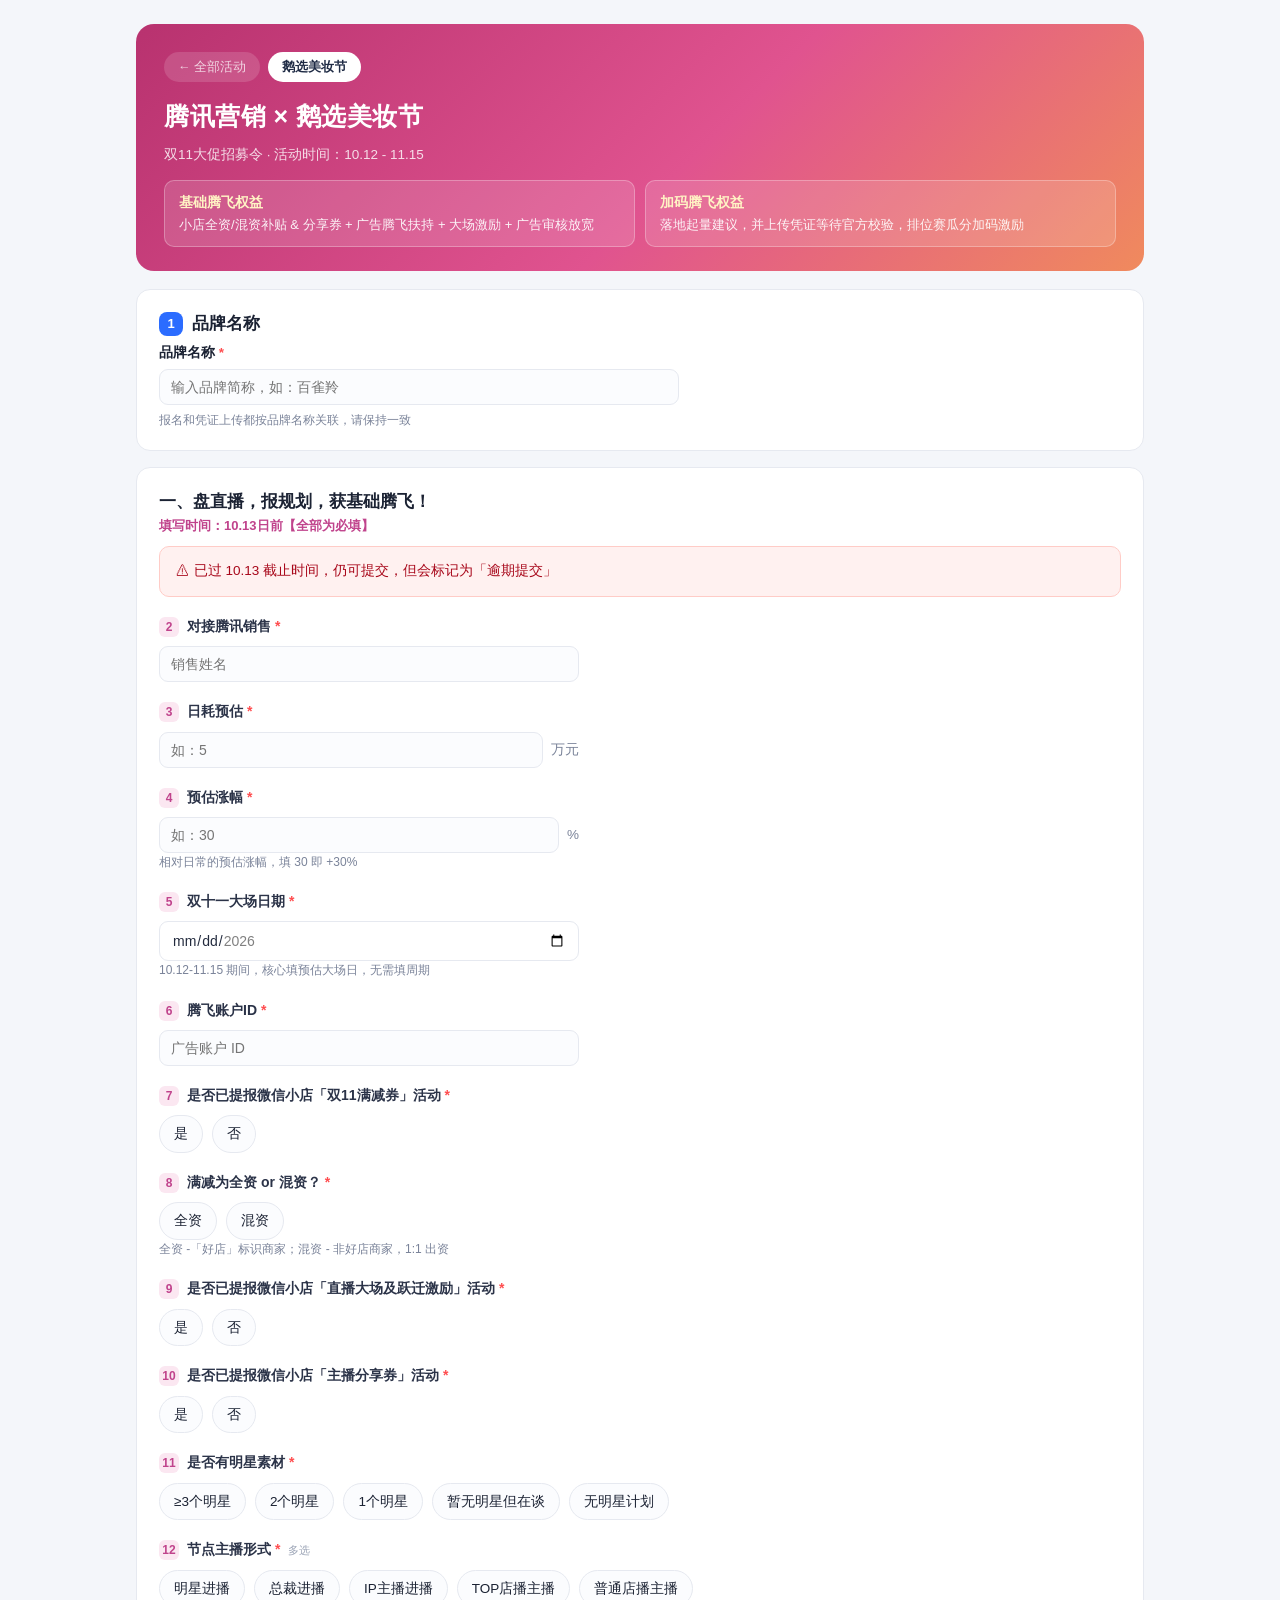
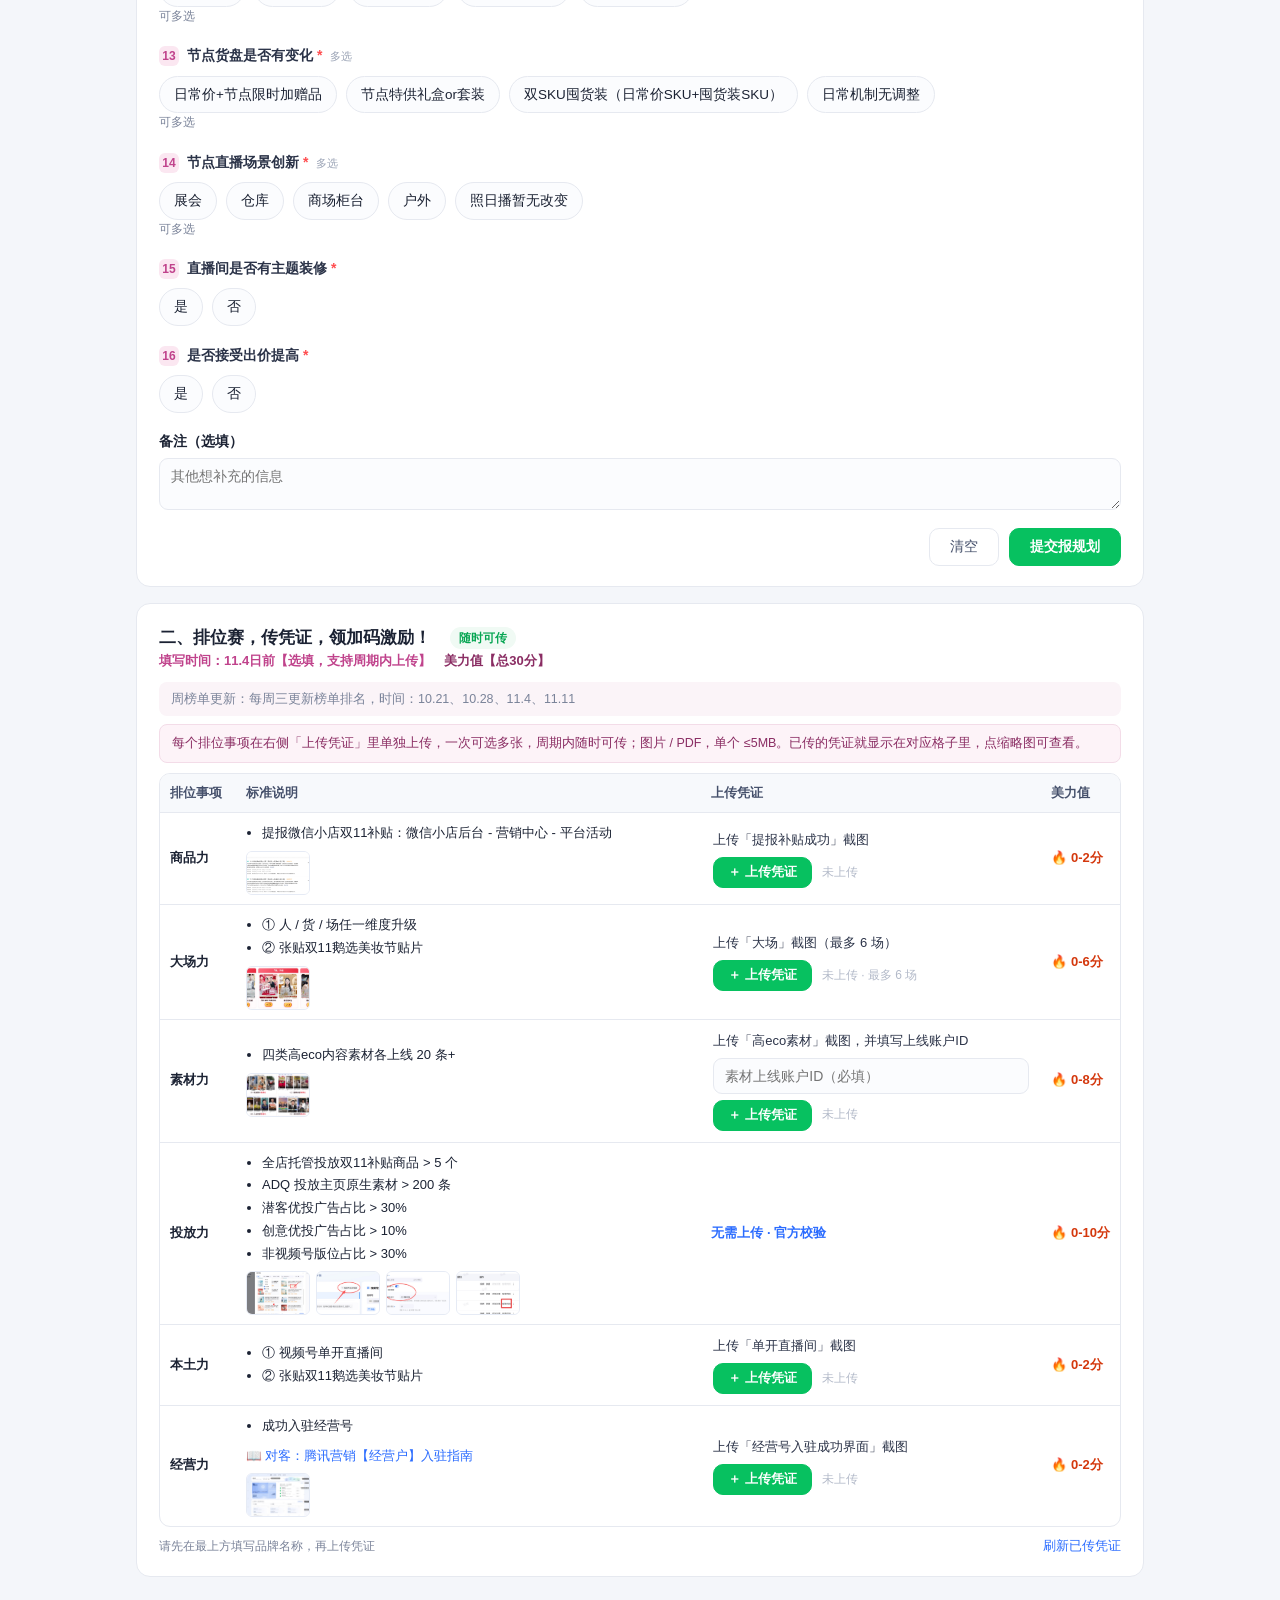
==== docs/exuan.html @ ddb4b1d1 "publish: 货补摸排问卷 2026-10-10 20:45" ====
<!DOCTYPE html>
<html lang="zh-CN">
<head>
<meta charset="UTF-8" />
<meta name="viewport" content="width=device-width, initial-scale=1, viewport-fit=cover" />
<title>腾讯营销 × 鹅选美妆节 · 双11大促招募令</title>
<link rel="stylesheet" href="style.css" />
</head>
<body>
<div class="page">
  <header class="hero act-hero ex-hero">
    <div class="act-nav" id="actNav"></div>
    <h1 id="exTitle">腾讯营销 × 鹅选美妆节</h1>
    <p class="hero-desc" id="exSub"></p>
    <div class="ex-rights" id="exRights"></div>
  </header>

  <main>
    <!-- 品牌名称：上下两部分共用 -->
    <section class="card">
      <h2><span class="idx">1</span>品牌名称</h2>
      <label class="field" style="max-width:520px">
        <span class="label">品牌名称 <span class="req">*</span></span>
        <input id="brand" list="brandList" placeholder="输入品牌简称，如：百雀羚" autocomplete="off" />
        <datalist id="brandList"></datalist>
        <span class="hint" id="brandHint">报名和凭证上传都按品牌名称关联，请保持一致</span>
      </label>
    </section>

    <!-- ════════ 上半部分：报规划（限时） ════════ -->
    <section class="card">
      <h2 class="ex-part"><span id="p1Title"></span></h2>
      <div class="ex-time" id="p1Time"></div>
      <div class="deadline-box light" id="deadlineBox" style="display:none"></div>
      <div id="questionBox"></div>
      <label class="field" style="margin-top:18px">
        <span class="label">备注（选填）</span>
        <textarea id="remark" rows="2" placeholder="其他想补充的信息"></textarea>
      </label>
      <div class="ex-submit-row">
        <span class="hint" id="p1State"></span>
        <div class="btns">
          <button class="btn ghost" id="btnClear">清空</button>
          <button class="btn primary" id="btnSubmit">提交报规划</button>
        </div>
      </div>
    </section>

    <!-- ════════ 下半部分：传凭证（随时） ════════ -->
    <section class="card" id="voucherCard">
      <h2 class="ex-part"><span id="p2Title"></span><span class="tag-anytime">随时可传</span></h2>
      <div class="ex-time" id="p2Time"></div>
      <div class="ex-rank" id="p2Rank"></div>

      <div class="ex-uphint">每个排位事项在右侧「上传凭证」里单独上传，一次可选多张，周期内随时可传；图片 / PDF，单个 ≤5MB。已传的凭证就显示在对应格子里，点缩略图可查看。</div>

      <!-- 排位事项表：每行自带上传入口 -->
      <div class="tbl-wrap" id="rkTable"></div>
      <input type="file" id="vFile" multiple style="display:none" />

      <div class="ex-submit-row" style="margin-top:10px">
        <span class="hint" id="vStatus"></span>
        <button class="link-btn" id="btnMine">刷新已传凭证</button>
      </div>
    </section>
  </main>
</div>

<div class="mask" id="doneMask">
  <div class="done">
    <div class="done-icon">✓</div>
    <h3 id="doneTitle">提交成功！</h3>
    <p id="doneId"></p>
    <div class="btns" id="doneBtns"></div>
  </div>
</div>

<div class="mask" id="imgMask">
  <img id="imgBig" alt="" />
</div>

<script src="config.js"></script>
<script src="exuan-config.js"></script>
<script src="products-data.js"></script>
<script src="schema.js"></script>
<script src="gh.js"></script>
<script src="exuan.js"></script>
</body>
</html>
---- docs/style.css ----
:root {
  --brand: #07c160;
  --brand-dark: #06a552;
  --blue: #2b6cff;
  --bg: #f4f6fa;
  --card: #fff;
  --line: #e6e9f0;
  --text: #1b2233;
  --muted: #7a8399;
  --radius: 14px;
}
* { box-sizing: border-box; }
html, body { margin: 0; padding: 0; }
body {
  background: var(--bg);
  color: var(--text);
  font: 15px/1.6 -apple-system, BlinkMacSystemFont, "PingFang SC", "Microsoft YaHei", "Helvetica Neue", Arial, sans-serif;
  padding-bottom: 96px;
}
.page { max-width: 1040px; margin: 0 auto; padding: 24px 16px 0; }

/* hero */
.hero {
  background: linear-gradient(135deg, #1f2b45 0%, #2b4a7d 60%, #1c6b4a 100%);
  color: #fff; border-radius: 18px; padding: 28px 28px 24px; margin-bottom: 18px;
}
.hero-tag {
  display: inline-block; font-size: 12px; letter-spacing: .5px;
  background: rgba(255,255,255,.16); padding: 4px 10px; border-radius: 999px; margin-bottom: 10px;
}
.hero h1 { margin: 0 0 8px; font-size: 25px; letter-spacing: .5px; }
.hero-desc { margin: 0; font-size: 13.5px; color: rgba(255,255,255,.82); max-width: 760px; }
.hero-desc strong { color: #ffd479; }

/* card */
.card {
  background: var(--card); border: 1px solid var(--line); border-radius: var(--radius);
  padding: 20px 22px; margin-bottom: 16px;
}
.card h2 { margin: 0 0 4px; font-size: 17px; display: flex; align-items: center; gap: 9px; }
.card h2 .idx {
  width: 24px; height: 24px; border-radius: 8px; background: var(--blue); color: #fff;
  font-size: 13px; display: inline-flex; align-items: center; justify-content: center; flex: none;
}
.card h2 .tag {
  font-size: 12px; font-weight: 400; color: var(--muted);
  border: 1px solid var(--line); border-radius: 6px; padding: 1px 7px;
}
.sub { margin: 4px 0 14px; font-size: 13px; color: var(--muted); }
.req { color: #ff4d4f; }

/* fields */
.grid2 { display: grid; grid-template-columns: repeat(auto-fit, minmax(280px, 1fr)); gap: 14px; }
.field { display: flex; flex-direction: column; gap: 6px; }
.label { font-size: 13.5px; font-weight: 600; }
.hint { font-size: 12px; color: var(--muted); }
input[type="text"], input:not([type]), input[type="number"], textarea, select {
  width: 100%; padding: 9px 11px; border: 1px solid var(--line); border-radius: 9px;
  font-size: 14px; font-family: inherit; background: #fbfcfe; color: var(--text); outline: none;
}
input:focus, textarea:focus, select:focus { border-color: var(--blue); background: #fff; box-shadow: 0 0 0 3px rgba(43,108,255,.1); }
textarea { resize: vertical; }

/* question */
.q { padding: 16px 0; border-top: 1px dashed var(--line); }
.q:first-of-type { border-top: none; }
.q-title { font-size: 14.5px; font-weight: 650; margin-bottom: 10px; }
.q-title .n { color: var(--blue); margin-right: 6px; }
.q-desc { font-size: 12.5px; color: var(--muted); margin: -6px 0 10px; }
.nest { margin: 10px 0 0 14px; padding: 12px 14px; border-left: 3px solid #dbe4ff; background: #f7f9ff; border-radius: 0 10px 10px 0; }
.nest .q-title { font-size: 13.5px; }

/* chips / options */
.chips { display: flex; flex-wrap: wrap; gap: 9px; }
.chip {
  display: inline-flex; align-items: center; gap: 7px; cursor: pointer; user-select: none;
  padding: 7px 14px; border: 1px solid var(--line); border-radius: 999px; background: #fbfcfe;
  font-size: 13.5px; transition: .15s;
}
.chip:hover { border-color: #b9c6e8; }
.chip input { display: none; }
.chip.on { background: rgba(43,108,255,.08); border-color: var(--blue); color: var(--blue); font-weight: 600; }
.chip.on.green { background: rgba(7,193,96,.1); border-color: var(--brand); color: var(--brand-dark); }

/* product table */
.tbl-wrap { overflow-x: auto; margin-top: 6px; border: 1px solid var(--line); border-radius: 11px; }
table.tbl { width: 100%; border-collapse: collapse; font-size: 13px; min-width: 880px; }
table.tbl th, table.tbl td { padding: 9px 10px; border-bottom: 1px solid var(--line); text-align: left; vertical-align: middle; }
table.tbl th { background: #f7f9fc; font-weight: 650; color: #45506b; white-space: nowrap; font-size: 12.5px; }
table.tbl tr:last-child td { border-bottom: none; }
table.tbl td.name { min-width: 300px; }
table.tbl td.name input { font-size: 12.5px; }
table.tbl .num { width: 118px; }
table.tbl .metric { color: var(--muted); white-space: nowrap; font-variant-numeric: tabular-nums; }
.rank { display: inline-block; width: 20px; height: 20px; line-height: 20px; text-align: center; border-radius: 6px; background: #eef2fb; color: #45506b; font-size: 12px; }
.rank.top { background: #fff2d8; color: #a76b00; }
.row-del { border: none; background: none; color: #c0c6d4; cursor: pointer; font-size: 16px; padding: 0 4px; }
.row-del:hover { color: #ff4d4f; }
.tbl-actions { display: flex; gap: 10px; margin-top: 10px; flex-wrap: wrap; align-items: center; }
.link-btn { background: none; border: none; color: var(--blue); cursor: pointer; font-size: 13px; padding: 0; }
.link-btn:hover { text-decoration: underline; }
.empty-tip { font-size: 13px; color: var(--muted); background: #fff8e6; border: 1px solid #ffe3a3; padding: 10px 12px; border-radius: 9px; }

/* activity card head */
.act-card { border-top: 3px solid var(--blue); }
.act-head { display: flex; justify-content: space-between; align-items: center; gap: 12px; flex-wrap: wrap; }
.copy-sel { font-size: 12.5px; color: var(--muted); display: flex; align-items: center; gap: 6px; }
.copy-sel select { width: auto; padding: 5px 8px; font-size: 12.5px; }

/* footer */
.actions {
  position: fixed; left: 0; right: 0; bottom: 0; background: rgba(255,255,255,.94);
  backdrop-filter: blur(8px); border-top: 1px solid var(--line); padding: 12px 16px;
  display: flex; justify-content: space-between; align-items: center; gap: 12px; z-index: 20;
}
.actions .save-tip { font-size: 12.5px; color: var(--muted); }
.btns { display: flex; gap: 10px; }
.btn { padding: 9px 20px; border-radius: 10px; font-size: 14px; cursor: pointer; border: 1px solid var(--line); background: #fff; transition: .15s; }
.btn:hover { transform: translateY(-1px); }
.btn.primary { background: var(--brand); border-color: var(--brand); color: #fff; font-weight: 600; }
.btn.primary:hover { background: var(--brand-dark); }
.btn.ghost { color: #45506b; }

/* mask */
.mask { position: fixed; inset: 0; background: rgba(16,22,38,.5); display: none; align-items: center; justify-content: center; z-index: 50; padding: 20px; }
.mask.show { display: flex; }
.done { background: #fff; border-radius: 16px; padding: 32px 34px; text-align: center; max-width: 420px; }
.done-icon { width: 54px; height: 54px; margin: 0 auto 14px; border-radius: 50%; background: var(--brand); color: #fff; font-size: 28px; line-height: 54px; }
.done h3 { margin: 0 0 6px; }
.done p { color: var(--muted); font-size: 13px; margin: 0 0 18px; }
.done .btns { justify-content: center; }

/* admin */
.admin-bar { display: flex; gap: 10px; align-items: center; flex-wrap: wrap; margin-bottom: 14px; }
.stat-grid { display: grid; grid-template-columns: repeat(auto-fit, minmax(150px, 1fr)); gap: 12px; margin-bottom: 16px; }
.stat { background: #fff; border: 1px solid var(--line); border-radius: 12px; padding: 14px 16px; }
.stat .v { font-size: 24px; font-weight: 700; }
.stat .k { font-size: 12.5px; color: var(--muted); }
.badge { display: inline-block; padding: 1px 8px; border-radius: 999px; font-size: 12px; background: #eef2fb; color: #45506b; }

@media (max-width: 640px) {
  .hero { padding: 22px 18px; }
  .hero h1 { font-size: 20px; }
  .card { padding: 16px 14px; }
  .actions { flex-direction: column; align-items: stretch; }
  .actions .btns { justify-content: space-between; }
  .btn { flex: 1; padding: 10px 8px; }
}

/* ---- 追加：提示状态 & 汇总页拖拽区 ---- */
.hint.ok { color: #06a552; }
.hint.warn { color: #c47f00; }
.hint b { color: inherit; }

.drop {
  border: 2px dashed #c8d3ea; border-radius: 14px; background: #fbfcfe;
  padding: 34px 20px; text-align: center; transition: .15s; color: #45506b;
}
.drop.over { border-color: var(--blue); background: rgba(43,108,255,.06); }
.drop-icon {
  width: 44px; height: 44px; line-height: 44px; border-radius: 50%;
  background: #eef2fb; color: var(--blue); font-size: 20px; margin: 0 auto 10px;
}
code {
  background: rgba(255,255,255,.16); padding: 1px 6px; border-radius: 5px;
  font-size: 12.5px; font-family: ui-monospace, Menlo, Consolas, monospace;
}
.card code { background: #eef2fb; color: #45506b; }

/* ---- 追加 v3：活动大卡片选择 / 入口图 / 分节标题 ---- */
.chips.big { gap: 12px; }
.chip.act {
  align-items: flex-start; padding: 13px 18px; border-radius: 12px; min-width: 216px;
}
.chip.act span { display: flex; flex-direction: column; gap: 3px; line-height: 1.35; }
.chip.act b { font-size: 14.5px; font-weight: 650; }
.chip.act em {
  font-style: normal; font-size: 12px; color: var(--muted); font-weight: 400;
}
.chip.act.on em { color: #4a72c8; }
.chip.none { border-style: dashed; color: var(--muted); }
.chip.none.on {
  background: rgba(255,77,79,.07); border-color: #ffa39e; color: #c4302b;
  font-weight: 600; border-style: solid;
}

.section-title {
  font-size: 13px; font-weight: 650; color: var(--muted); letter-spacing: .5px;
  margin: 22px 2px 10px; display: flex; align-items: center; gap: 10px;
}
.section-title::after {
  content: ''; flex: 1; height: 1px; background: var(--line);
}

.entry-box {
  margin: 4px 0 6px; padding: 12px 14px; background: #f7f9ff;
  border: 1px solid #dbe4ff; border-radius: 10px;
}
.entry-head { font-size: 12.5px; color: #45506b; font-weight: 600; margin-bottom: 8px; }
.entry-img {
  max-width: 100%; max-height: 260px; border-radius: 8px; cursor: zoom-in;
  border: 1px solid var(--line); background: #fff; display: block;
}

/* ---- Excel 数据预览 ---- */
.xls-tabs { display: flex; gap: 8px; margin-bottom: 10px; flex-wrap: wrap; }
.xls-tab {
  border: 1px solid var(--line); background: #fbfcfe; border-radius: 9px 9px 0 0;
  padding: 8px 16px; font-size: 13.5px; cursor: pointer; color: #45506b;
  border-bottom-color: transparent; font-family: inherit;
}
.xls-tab:hover { background: #f2f5fb; }
.xls-tab.on { background: #fff; border-color: var(--blue); color: var(--blue); font-weight: 650; }
.xls-tab span {
  display: inline-block; margin-left: 6px; padding: 0 6px; border-radius: 999px;
  background: #eef2fb; font-size: 11.5px; color: #45506b; font-weight: 400;
}
.xls-tab.on span { background: rgba(43,108,255,.12); color: var(--blue); }

.xls-meta { font-size: 12.5px; color: var(--muted); margin-bottom: 8px; }
.xls-wrap {
  overflow: auto; max-height: 560px; border: 1px solid var(--line);
  border-radius: 10px; background: #fff;
}
table.xls { border-collapse: separate; border-spacing: 0; font-size: 12.5px; white-space: nowrap; }
table.xls th, table.xls td {
  border-right: 1px solid #edf0f6; border-bottom: 1px solid #edf0f6;
  padding: 6px 10px; text-align: left; max-width: 340px;
  overflow: hidden; text-overflow: ellipsis;
}
table.xls thead th { position: sticky; z-index: 3; background: #f7f9fc; }
table.xls thead tr.xls-collabel th {
  top: 0; height: 22px; font-size: 11px; color: #9aa3b5; font-weight: 400;
  text-align: center; background: #eef1f7;
}
table.xls thead tr.xls-head th {
  top: 22px; font-weight: 650; color: #2b3a5c; background: #f7f9fc;
  border-bottom: 2px solid #d8e0ef;
}
table.xls td.xls-rownum, table.xls th.xls-rownum {
  position: sticky; left: 0; z-index: 2; background: #f7f9fc; color: #9aa3b5;
  text-align: center; font-size: 11px; min-width: 40px; font-weight: 400;
}
table.xls thead th.xls-rownum { z-index: 4; }
table.xls tbody tr:hover td { background: #f6f9ff; }
table.xls tbody tr:hover td.xls-rownum { background: #eaf0fb; }
table.xls td.num { text-align: right; font-variant-numeric: tabular-nums; color: #1a4d8f; }
table.xls td.empty { background: #fcfcfd; }

/* ---- 提交前确认（品牌方视角摘要） ---- */
.sm-ok {
  background: rgba(7,193,96,.08); border: 1px solid #a8e6c4; color: #06a552;
  padding: 10px 14px; border-radius: 9px; font-size: 13.5px; font-weight: 600; margin-bottom: 14px;
}
.sm-miss {
  background: #fff8e6; border: 1px solid #ffe3a3; color: #a76b00;
  padding: 12px 14px; border-radius: 9px; font-size: 13px; margin-bottom: 14px;
}
.sm-miss ul { margin: 6px 0 0; padding-left: 20px; }
.sm-miss li { margin: 2px 0; }

.sm-block {
  border: 1px solid var(--line); border-radius: 10px; padding: 12px 14px;
  margin-bottom: 10px; background: #fbfcfe;
}
.sm-title {
  font-size: 13.5px; font-weight: 650; color: var(--blue);
  padding-bottom: 8px; margin-bottom: 6px; border-bottom: 1px dashed var(--line);
}
.sm-row {
  display: flex; gap: 12px; padding: 4px 0; font-size: 13.5px; align-items: baseline;
}
.sm-k { flex: none; width: 132px; color: var(--muted); font-size: 12.5px; }
.sm-v { flex: 1; word-break: break-word; }

.sm-prods { margin: 8px 0 2px; display: flex; flex-direction: column; gap: 6px; }
.sm-prod {
  background: #fff; border: 1px solid var(--line); border-radius: 8px;
  padding: 8px 11px; font-size: 12.5px; display: flex; flex-direction: column; gap: 3px;
}
.sm-prod b { font-weight: 600; line-height: 1.4; }
.sm-prod span { color: #1a4d8f; font-variant-numeric: tabular-nums; }
.sm-prod i { color: #c47f00; font-style: normal; }

@media (max-width: 640px) {
  .sm-row { flex-direction: column; gap: 2px; }
  .sm-k { width: auto; }
}

/* ================= v4：单活动页 ================= */
:root { --act: #2b6cff; }
.page.narrow { max-width: 760px; }

/* 活动页头部 */
.hero.act-hero {
  background: linear-gradient(135deg, #1f2b45 0%, #2b3f66 55%, var(--act) 130%);
}
.act-nav { display: flex; gap: 8px; margin-bottom: 14px; flex-wrap: wrap; }
.act-tab {
  font-size: 12.5px; padding: 5px 14px; border-radius: 999px; text-decoration: none;
  background: rgba(255,255,255,.14); color: rgba(255,255,255,.75); transition: .15s;
}
.act-tab:hover { background: rgba(255,255,255,.24); color: #fff; }
.act-tab.on { background: #fff; color: #1f2b45; font-weight: 650; }

/* 入口首页 */
.entry-grid { display: grid; grid-template-columns: repeat(auto-fit, minmax(240px, 1fr)); gap: 14px; }
.entry-card {
  display: block; text-decoration: none; background: #fff; border: 1px solid var(--line);
  border-top: 3px solid var(--act); border-radius: 14px; padding: 22px 22px 18px;
  transition: .18s; color: var(--text);
}
.entry-card:hover { transform: translateY(-3px); box-shadow: 0 8px 24px rgba(31,43,69,.1); border-color: var(--act); }
.entry-name { font-size: 19px; font-weight: 700; margin-bottom: 6px; }
.entry-desc { font-size: 13px; color: var(--muted); min-height: 38px; }
.entry-go { margin-top: 10px; font-size: 13.5px; color: var(--act); font-weight: 600; }

.guide { margin: 0; padding-left: 22px; font-size: 13.5px; line-height: 2; color: #45506b; }
.guide b { color: var(--text); }
.guide-sub { font-size: 12.5px; color: var(--muted); line-height: 1.8; }

.card h2 .idx { background: var(--act); }
.chips.sm { gap: 7px; }
.chips.sm .chip { padding: 6px 13px; font-size: 13px; }
.chip.on { background: color-mix(in srgb, var(--act) 8%, white); border-color: var(--act); color: var(--act); }
.divider { height: 1px; background: var(--line); margin: 16px 0; }
.q-title.sm { font-size: 13px; margin-bottom: 8px; }

/* 商品卡片 */
.pbar { height: 5px; background: #eef1f7; border-radius: 999px; overflow: hidden; margin-bottom: 6px; }
.pbar-in { height: 100%; background: var(--act); border-radius: 999px; transition: width .3s; }
.pbar-tip { font-size: 12.5px; color: var(--muted); margin-bottom: 14px; }

.pcard {
  border: 1px solid var(--line); border-radius: 12px; margin-bottom: 12px;
  background: #fff; overflow: hidden; transition: .15s;
}
.pcard.filled { border-color: #c3d4f5; box-shadow: 0 1px 4px rgba(43,108,255,.06); }
.pcard-head {
  display: flex; align-items: center; gap: 10px; padding: 11px 13px;
  background: #f8fafd; border-bottom: 1px solid var(--line);
}
.pidx {
  flex: none; width: 22px; height: 22px; line-height: 22px; text-align: center;
  border-radius: 6px; background: #e6eaf3; color: #56637d; font-size: 12px; font-weight: 600;
}
.pidx.done { background: var(--act); color: #fff; }
.pname {
  flex: 1; border: none; background: transparent; font-size: 13.5px; font-weight: 600;
  padding: 4px 6px; border-radius: 6px; color: var(--text);
}
.pname:hover { background: #fff; }
.pname:focus { background: #fff; box-shadow: 0 0 0 2px rgba(43,108,255,.14); }
.pcard-body { padding: 13px; }
.pnest {
  margin-top: 12px; padding: 12px 13px; background: #f8fafd;
  border-radius: 9px; border: 1px solid #eaeff7;
}
.price-row {
  display: grid; grid-template-columns: repeat(auto-fit, minmax(150px, 1fr));
  gap: 10px; margin-top: 10px;
}
.price-row .label { font-size: 12.5px; }
.calc {
  margin-top: 10px; font-size: 12.5px; color: #06a552;
  background: rgba(7,193,96,.08); padding: 6px 11px; border-radius: 7px; display: inline-block;
}
.calc b { font-variant-numeric: tabular-nums; }
.stat .v.ok { color: #06a552; }
.stat .v.warn { color: #d4741a; }
.badge.ok { background: rgba(7,193,96,.12); color: #06a552; }
.badge.warn { background: rgba(212,116,26,.14); color: #b35f10; }

/* 按补贴类型区分的价格块 */
.pblock {
  margin-top: 12px; padding: 12px 13px 10px; background: #fff;
  border: 1px solid #e3e9f4; border-radius: 9px; position: relative;
}
.pblock + .pblock { margin-top: 10px; }
.pblock-tag {
  display: inline-block; font-size: 12px; font-weight: 650; color: var(--act);
  background: color-mix(in srgb, var(--act) 9%, white);
  border: 1px solid color-mix(in srgb, var(--act) 30%, white);
  padding: 2px 10px; border-radius: 999px; margin-bottom: 4px;
}
.tip-inline {
  margin-top: 12px; font-size: 12.5px; color: #a76b00;
  background: #fff8e6; border: 1px solid #ffe3a3; padding: 8px 12px; border-radius: 8px;
}
.sm-prod em {
  font-style: normal; font-size: 11.5px; color: var(--act); font-weight: 600;
  background: rgba(43,108,255,.08); padding: 1px 6px; border-radius: 4px; margin-right: 4px;
}
/* 让 chip 点击区域覆盖整块，避免误以为点不动 */
.chip { position: relative; -webkit-tap-highlight-color: transparent; }
.chip input {
  display: block; position: absolute; inset: 0; width: 100%; height: 100%;
  opacity: 0; cursor: pointer; margin: 0; appearance: none; -webkit-appearance: none;
}

/* 审核进度分区 */
.sub-sec {
  margin-top: 14px; padding-top: 13px; border-top: 1px dashed #d8e0ef;
}
.pnest2 {
  margin-top: 10px; padding: 11px 12px; background: #fff;
  border: 1px solid #e3e9f4; border-radius: 8px;
}
.sm-prod .au {
  color: #56637d; font-size: 11.5px; display: inline-block; margin-top: 2px;
}

/* 无需填价格的补贴类型（如大场/跃迁激励） */
.pblock.no-price { background: #fafbfd; border-style: dashed; }
.np-tip { font-size: 12.5px; color: var(--muted); margin-top: 4px; line-height: 1.6; }

/* 价格口径说明与校验提示 */
.price-note {
  margin-top: 9px; font-size: 12px; color: var(--muted); line-height: 1.7;
  background: #f7f9fc; border-left: 3px solid #d8e0ef; padding: 6px 10px; border-radius: 0 6px 6px 0;
}
.calc.bad {
  color: #d4380d; background: rgba(212,56,13,.07);
}
.price-extra { margin-top: 10px; padding-top: 10px; border-top: 1px dashed #e6ebf5; }
.price-extra .label i {
  font-style: normal; font-size: 11px; color: #9aa3b5; font-weight: 400;
}

/* ---- 鹅选美妆节：倒计时 / 题目 / 凭证上传 ---- */
.deadline-box {
  margin-top: 14px; padding: 12px 16px; border-radius: 10px;
  background: rgba(255,212,121,.14); border: 1px solid rgba(255,212,121,.45);
  font-size: 13.5px; color: #ffe9b8; line-height: 1.8;
}
.deadline-box b { color: #ffd479; }
.deadline-box.late {
  background: rgba(255,77,79,.14); border-color: rgba(255,130,120,.5); color: #ffc9c5;
}
.deadline-box.late b { color: #ffaaa5; }
.dl-sub { font-size: 12px; opacity: .75; }

.tag-time, .tag-anytime {
  display: inline-block; margin-left: 10px; padding: 2px 9px; border-radius: 999px;
  font-size: 11.5px; font-weight: 600; vertical-align: 3px;
}
.tag-time { background: #eef4ff; color: #2b6cff; }
.tag-time.late { background: #fff1f0; color: #d4380d; }
.tag-anytime { background: #f0faf4; color: #06a552; }

.q-item { margin-top: 18px; }
.q-title { font-size: 14px; font-weight: 600; color: #2b3348; margin-bottom: 9px; }
.q-input {
  width: 100%; box-sizing: border-box; padding: 10px 12px; border-radius: 9px;
  border: 1px solid var(--line, #dbe1ee); font-size: 14px; font-family: inherit;
  background: #fff; color: #232b3e;
}
.q-input:focus { outline: none; border-color: var(--blue, #2b6cff); box-shadow: 0 0 0 3px rgba(43,108,255,.12); }
.chip-other {
  margin-left: 6px; padding: 7px 10px; border-radius: 8px;
  border: 1px solid var(--line, #dbe1ee); font-size: 13px; min-width: 160px;
}

.cf-row {
  display: flex; gap: 14px; padding: 8px 2px; border-bottom: 1px dashed #edf0f7; font-size: 13.5px;
}
.cf-row:last-child { border-bottom: none; }
.cf-row span { flex: 0 0 190px; color: #7a8399; }
.cf-row b { flex: 1; font-weight: 500; color: #232b3e; word-break: break-all; white-space: pre-wrap; }
.cf-row i { color: #b3bac9; font-style: normal; }

.vdrop {
  margin-top: 12px; border: 2px dashed #c8d3ea; border-radius: 12px;
  padding: 26px 16px; text-align: center; cursor: pointer; transition: .15s;
  background: #fbfcfe;
}
.vdrop:hover, .vdrop.over { border-color: #2b6cff; background: rgba(43,108,255,.05); }
.vdrop-icon {
  width: 42px; height: 42px; line-height: 42px; margin: 0 auto 8px;
  border-radius: 50%; background: #eef2fb; color: #2b6cff; font-size: 19px;
}
.vdrop-text { font-size: 13.5px; color: #45506b; line-height: 1.8; }
.vdrop-sub { font-size: 12px; color: #9aa3b5; }

.vlist { margin-top: 12px; }
.vitem {
  display: flex; align-items: center; gap: 10px; padding: 9px 12px;
  border: 1px solid #edf0f7; border-radius: 9px; margin-bottom: 7px; font-size: 13px;
}
.vitem .vname { flex: 1; color: #2b3348; word-break: break-all; }
.vitem .vname i { color: #9aa3b5; font-style: normal; font-size: 12px; }
.vs { font-size: 12px; color: #7a8399; white-space: nowrap; }
.vs.doing { color: #2b6cff; }
.vs.ok { color: #06a552; }
.vs.bad { color: #d4380d; }
.vitem a { color: #2b6cff; text-decoration: none; white-space: nowrap; }
.vitem a:hover { text-decoration: underline; }

/* ---- 凭证模块卡：一个模块一张 ---- */
.vm-card {
  margin-top: 14px; border: 1px solid #e6ebf5; border-radius: 12px;
  padding: 14px 16px; background: #fff;
}
.vm-head { display: flex; align-items: center; gap: 10px; font-size: 14px; }
.vm-head b { flex: 0 1 auto; color: #2b3348; }
.vm-head .vs { margin-left: auto; }
.vm-req, .vm-opt {
  font-size: 11px; padding: 1px 7px; border-radius: 999px; font-weight: 600;
}
.vm-req { background: #fff1f0; color: #d4380d; }
.vm-opt { background: #f2f4f9; color: #7a8399; }
.vm-desc { font-size: 12.5px; color: #7a8399; margin-top: 6px; line-height: 1.7; }
.vm-slot {
  margin-top: 10px; border: 2px dashed #c8d3ea; border-radius: 10px;
  padding: 18px 12px; text-align: center; cursor: pointer;
  font-size: 13px; color: #45506b; line-height: 1.8; transition: .15s;
  background: #fbfcfe;
}
.vm-slot:hover { border-color: #2b6cff; background: rgba(43,108,255,.05); }
.vm-plus { color: #2b6cff; font-weight: 700; }
.vm-file {
  margin-top: 10px; padding: 9px 12px; background: #f7f9fc; border-radius: 8px;
  font-size: 13px; color: #2b3348; word-break: break-all;
}
.vm-file i { color: #9aa3b5; font-style: normal; font-size: 12px; margin-left: 6px; }
.vm-file a { color: #2b6cff; text-decoration: none; }
.vm-file a:hover { text-decoration: underline; }
.vm-btns { margin-top: 10px; display: flex; gap: 8px; }
.btn.sm { padding: 6px 14px; font-size: 12.5px; }

.vm-line { padding: 3px 0; font-size: 12.5px; }
.vm-line .ok { color: #06a552; font-weight: 700; }
.vm-line .miss { color: #c1c8d6; }
.vm-line i { color: #9aa3b5; font-style: normal; font-size: 11.5px; }

/* ==== 鹅选美妆节 v2 ==== */
.hero.act-hero.ex-hero { background: linear-gradient(135deg, #b8326f 0%, #e0538f 55%, #f08a5d 100%); }
.ex-rights { display: grid; grid-template-columns: repeat(auto-fit, minmax(260px, 1fr)); gap: 10px; margin-top: 14px; }
.ex-right {
  background: rgba(255,255,255,.14); border: 1px solid rgba(255,255,255,.28); border-radius: 10px;
  padding: 10px 14px; font-size: 13px; line-height: 1.7; color: rgba(255,255,255,.92);
}
.ex-right b { display: block; color: #fff3c4; font-size: 14px; }
.ex-part { font-size: 17px; }
.ex-time { font-size: 13px; color: #c0438c; font-weight: 600; margin: -4px 0 10px; }
.ex-time b { color: #8a2d63; }
.ex-rank { font-size: 12.5px; color: #7a8399; background: #fbf4f8; border-radius: 8px; padding: 7px 12px; margin-bottom: 4px; }
.deadline-box.light { background: #fff8e8; border-color: #ffe0a3; color: #8a5a00; margin: 0 0 6px; }
.deadline-box.light b { color: #c47f00; }
.deadline-box.light.late { background: #fff1f0; border-color: #ffccc7; color: #a8071a; }
.ex-submit-row { display: flex; align-items: center; justify-content: space-between; gap: 12px; margin-top: 18px; flex-wrap: wrap; }

.q-no {
  display: inline-block; min-width: 20px; height: 20px; line-height: 20px; text-align: center;
  border-radius: 6px; background: #fbe7f1; color: #c0438c; font-size: 12px; margin-right: 8px;
}
.q-multi { font-size: 11px; color: #9aa3b5; font-weight: 400; margin-left: 4px; }
.q-inline { display: flex; align-items: center; gap: 8px; max-width: 420px; }
.q-unit { color: #7a8399; font-size: 13.5px; white-space: nowrap; }

/* 排位事项卡 */
.rk-card { margin-top: 14px; border: 1px solid #ecdde6; border-radius: 12px; overflow: hidden; background: #fff; }
.rk-card.no-up { background: #fafbfd; }
.rk-head {
  display: flex; align-items: center; gap: 10px; padding: 11px 16px;
  background: #fdf3f8; border-bottom: 1px solid #f3e3ec; font-size: 15px;
}
.rk-score { font-size: 12.5px; color: #d4380d; font-weight: 600; }
.rk-count { margin-left: auto; font-size: 12px; color: #9aa3b5; background: #fff; border-radius: 999px; padding: 2px 10px; }
.rk-count.ok { color: #06a552; }
.rk-count.gov { color: #2b6cff; }
.rk-body { display: grid; grid-template-columns: 1fr 1.25fr; gap: 0; }
.rk-std, .rk-up { padding: 12px 16px; }
.rk-std { border-right: 1px dashed #efe3ea; }
.rk-lab { font-size: 12px; color: #9aa3b5; margin-bottom: 6px; }
.rk-std ul { margin: 0; padding-left: 18px; font-size: 13.5px; color: #2b3348; line-height: 1.8; }
.rk-guide { display: inline-block; margin-top: 8px; font-size: 12.5px; color: #2b6cff; text-decoration: none; }
.rk-ex { display: flex; gap: 6px; flex-wrap: wrap; }
.rk-ex img {
  width: 92px; height: 62px; object-fit: cover; border-radius: 6px; border: 1px solid #e6ebf5;
  cursor: zoom-in; background: #f4f6fa;
}
.rk-tip { font-size: 13px; color: #45506b; font-weight: 600; }
.rk-gov {
  margin-top: 4px; padding: 16px; text-align: center; border-radius: 10px;
  background: #eef4ff; color: #2b6cff; font-size: 13.5px; font-weight: 600;
}
.rk-slots { display: grid; grid-template-columns: repeat(auto-fill, minmax(118px, 1fr)); gap: 8px; margin-top: 8px; }
.slot {
  border: 2px dashed #d9cdd5; border-radius: 10px; padding: 8px 8px 10px; text-align: center;
  min-height: 86px; font-size: 12px; transition: .15s; background: #fffdfe; word-break: break-all;
}
.slot.empty { cursor: pointer; }
.slot.empty:hover { border-color: #c0438c; background: #fdf3f8; }
.slot.done { border-style: solid; border-color: #b7ebc6; background: #f3fbf6; }
.slot.fail { border-style: solid; border-color: #ffccc7; background: #fff7f6; }
.slot.uploading { border-color: #adc6ff; background: #f3f7ff; }
.sl-name { font-weight: 600; color: #45506b; margin-bottom: 4px; font-size: 12px; }
.sl-plus { font-size: 22px; color: #c0438c; line-height: 1.2; }
.sl-state { font-weight: 600; }
.sl-state.ok { color: #06a552; } .sl-state.bad { color: #d4380d; } .sl-state.doing { color: #2b6cff; }
.sl-file { display: block; color: #2b6cff; margin: 2px 0; font-size: 11.5px; max-height: 32px; overflow: hidden; }
.sl-time { color: #9aa3b5; font-size: 11px; }
.slot .link-btn { font-size: 11.5px; margin-top: 2px; }

#imgMask { cursor: zoom-out; }
#imgMask img { max-width: 94vw; max-height: 92vh; border-radius: 8px; box-shadow: 0 10px 40px rgba(0,0,0,.4); }
.mask.show { display: flex; align-items: center; justify-content: center; }

@media (max-width: 720px) {
  .rk-body { grid-template-columns: 1fr; }
  .rk-std { border-right: none; border-bottom: 1px dashed #efe3ea; }
}

/* ==== 鹅选 v3：规则表 + 单入口多张上传 + 我已上传 ==== */
.rk-tbl td { vertical-align: top; font-size: 13px; }
.rk-ul { margin: 0; padding-left: 16px; line-height: 1.75; }
.rk-sc { color: #d4380d; font-weight: 600; white-space: nowrap; }
.rk-gov-s { color: #2b6cff; font-weight: 600; }
.rk-tbl .rk-ex { margin-top: 6px; }
.rk-tbl .rk-ex img { width: 64px; height: 44px; }

.up-box, .mine-box { margin-top: 18px; border: 1px solid #ecdde6; border-radius: 12px; padding: 14px 16px; background: #fffdfe; }
.mine-box { background: #fafbfd; border-color: #e6ebf5; }
.up-title { display: flex; align-items: center; gap: 10px; font-size: 15px; font-weight: 650; color: #2b3348; margin-bottom: 10px; }
.up-title span { font-size: 12px; font-weight: 400; color: #9aa3b5; }
.up-box .vdrop:hover, .up-box .vdrop.over { border-color: #c0438c; background: #fdf3f8; }
.up-box .vdrop-icon { color: #c0438c; background: #fbe7f1; }

.q-bar { margin: 12px 0 6px; font-size: 13px; color: #45506b; }
.q-bar select, .q-mod {
  padding: 6px 8px; border-radius: 8px; border: 1px solid #dbe1ee; font-size: 13px; background: #fff; max-width: 100%;
}
.q-row {
  display: flex; align-items: center; gap: 10px; padding: 8px 10px; margin-top: 6px;
  border: 1px solid #edf0f7; border-radius: 10px; background: #fff;
}
.q-row.nomod .q-mod { border-color: #ffa39e; background: #fff7f6; }
.q-row.uploading { background: #f3f7ff; border-color: #adc6ff; }
.q-row.fail { background: #fff7f6; border-color: #ffccc7; }
.q-th { width: 48px; height: 48px; object-fit: cover; border-radius: 6px; flex: 0 0 48px; background: #f2f4f9; }
.q-th.pdf, .mine-pdf {
  display: flex; align-items: center; justify-content: center; font-size: 12px; font-weight: 700;
  color: #d4380d; background: #fff1f0;
}
.q-info { flex: 1; min-width: 0; }
.q-name { font-size: 13px; color: #2b3348; white-space: nowrap; overflow: hidden; text-overflow: ellipsis; }
.q-meta { font-size: 11.5px; color: #9aa3b5; margin-top: 2px; }
.q-meta .doing { color: #2b6cff; } .q-meta .bad { color: #d4380d; }
.q-mod { flex: 0 0 300px; }
.q-rm { border: none; background: none; font-size: 18px; color: #b3bac9; cursor: pointer; padding: 0 4px; }
.q-rm:hover { color: #d4380d; }
.q-extra { margin-top: 10px; max-width: 520px; }

.mine-mod { padding: 10px 0; border-bottom: 1px dashed #e6ebf5; }
.mine-mod:last-child { border-bottom: none; }
.mine-mod.empty .mine-head b { color: #9aa3b5; }
.mine-head { display: flex; align-items: center; gap: 10px; font-size: 13.5px; }
.mine-head i { font-style: normal; font-size: 12px; color: #7a8399; }
.mine-n { font-size: 12px; color: #b3bac9; }
.mine-n.ok { color: #06a552; font-weight: 600; }
.mine-grid { display: grid; grid-template-columns: repeat(auto-fill, minmax(104px, 1fr)); gap: 8px; margin-top: 8px; }
.mine-it {
  display: flex; flex-direction: column; text-decoration: none; border: 1px solid #e6ebf5;
  border-radius: 8px; overflow: hidden; background: #fff; transition: .15s;
}
.mine-it:hover { border-color: #c0438c; box-shadow: 0 2px 8px rgba(192,67,140,.12); }
.mine-it img, .mine-pdf { width: 100%; height: 74px; object-fit: cover; background: #f2f4f9; }
.mine-nm { font-size: 11px; color: #45506b; padding: 4px 6px 0; white-space: nowrap; overflow: hidden; text-overflow: ellipsis; }
.mine-t { font-size: 10.5px; color: #9aa3b5; padding: 0 6px 5px; }

@media (max-width: 720px) {
  .q-row { flex-wrap: wrap; }
  .q-mod { flex: 1 1 100%; }
}
.q-bar select { width: auto; min-width: 180px; display: inline-block; margin-left: 4px; }
.q-mod { flex: 0 0 200px; width: 200px; }

/* ==== 鹅选 v4：每个排位事项一格上传入口 ==== */
.ex-uphint {
  font-size: 12.5px; color: #8a2d63; background: #fdf3f8; border: 1px solid #f3dce8;
  border-radius: 8px; padding: 8px 12px; margin: 8px 0 10px; line-height: 1.7;
}
.cell-up { border-radius: 10px; padding: 2px; transition: .15s; }
.cell-up.over { background: #fdf3f8; outline: 2px dashed #c0438c; outline-offset: 2px; }
.cu-tip { font-size: 13px; color: #2b3348; margin-bottom: 6px; }
.cu-extra {
  width: 100%; box-sizing: border-box; padding: 6px 9px; margin-bottom: 6px;
  border: 1px solid #dbe1ee; border-radius: 7px; font-size: 12.5px;
}
.cu-extra:focus { outline: none; border-color: #c0438c; }
.cu-list { display: flex; flex-wrap: wrap; gap: 6px; margin-bottom: 6px; }
.cu-it {
  position: relative; display: block; width: 56px; height: 56px; border-radius: 7px; overflow: hidden;
  border: 1px solid #e6ebf5; background: #f4f6fa; text-decoration: none;
}
.cu-it:hover { border-color: #c0438c; }
.cu-it img { width: 100%; height: 100%; object-fit: cover; display: block; }
.cu-it.busy img { opacity: .45; }
.cu-it.busy i {
  position: absolute; left: 0; right: 0; bottom: 0; background: rgba(43,108,255,.85); color: #fff;
  font-style: normal; font-size: 10px; text-align: center; line-height: 16px;
}
.cu-pdf {
  display: flex; width: 100%; height: 100%; align-items: center; justify-content: center;
  font-size: 11px; font-weight: 700; color: #d4380d; background: #fff1f0;
}
.cu-bar { display: flex; align-items: center; gap: 10px; flex-wrap: wrap; }
.cu-n { font-size: 12px; color: #b3bac9; }
.cu-n.ok { color: #06a552; font-weight: 600; }
.cu-msg { font-size: 12px; margin-top: 5px; line-height: 1.6; }
.cu-msg.ok { color: #06a552; }
.cu-msg.bad { color: #d4380d; }
.rk-tbl td { padding-top: 12px; padding-bottom: 12px; }
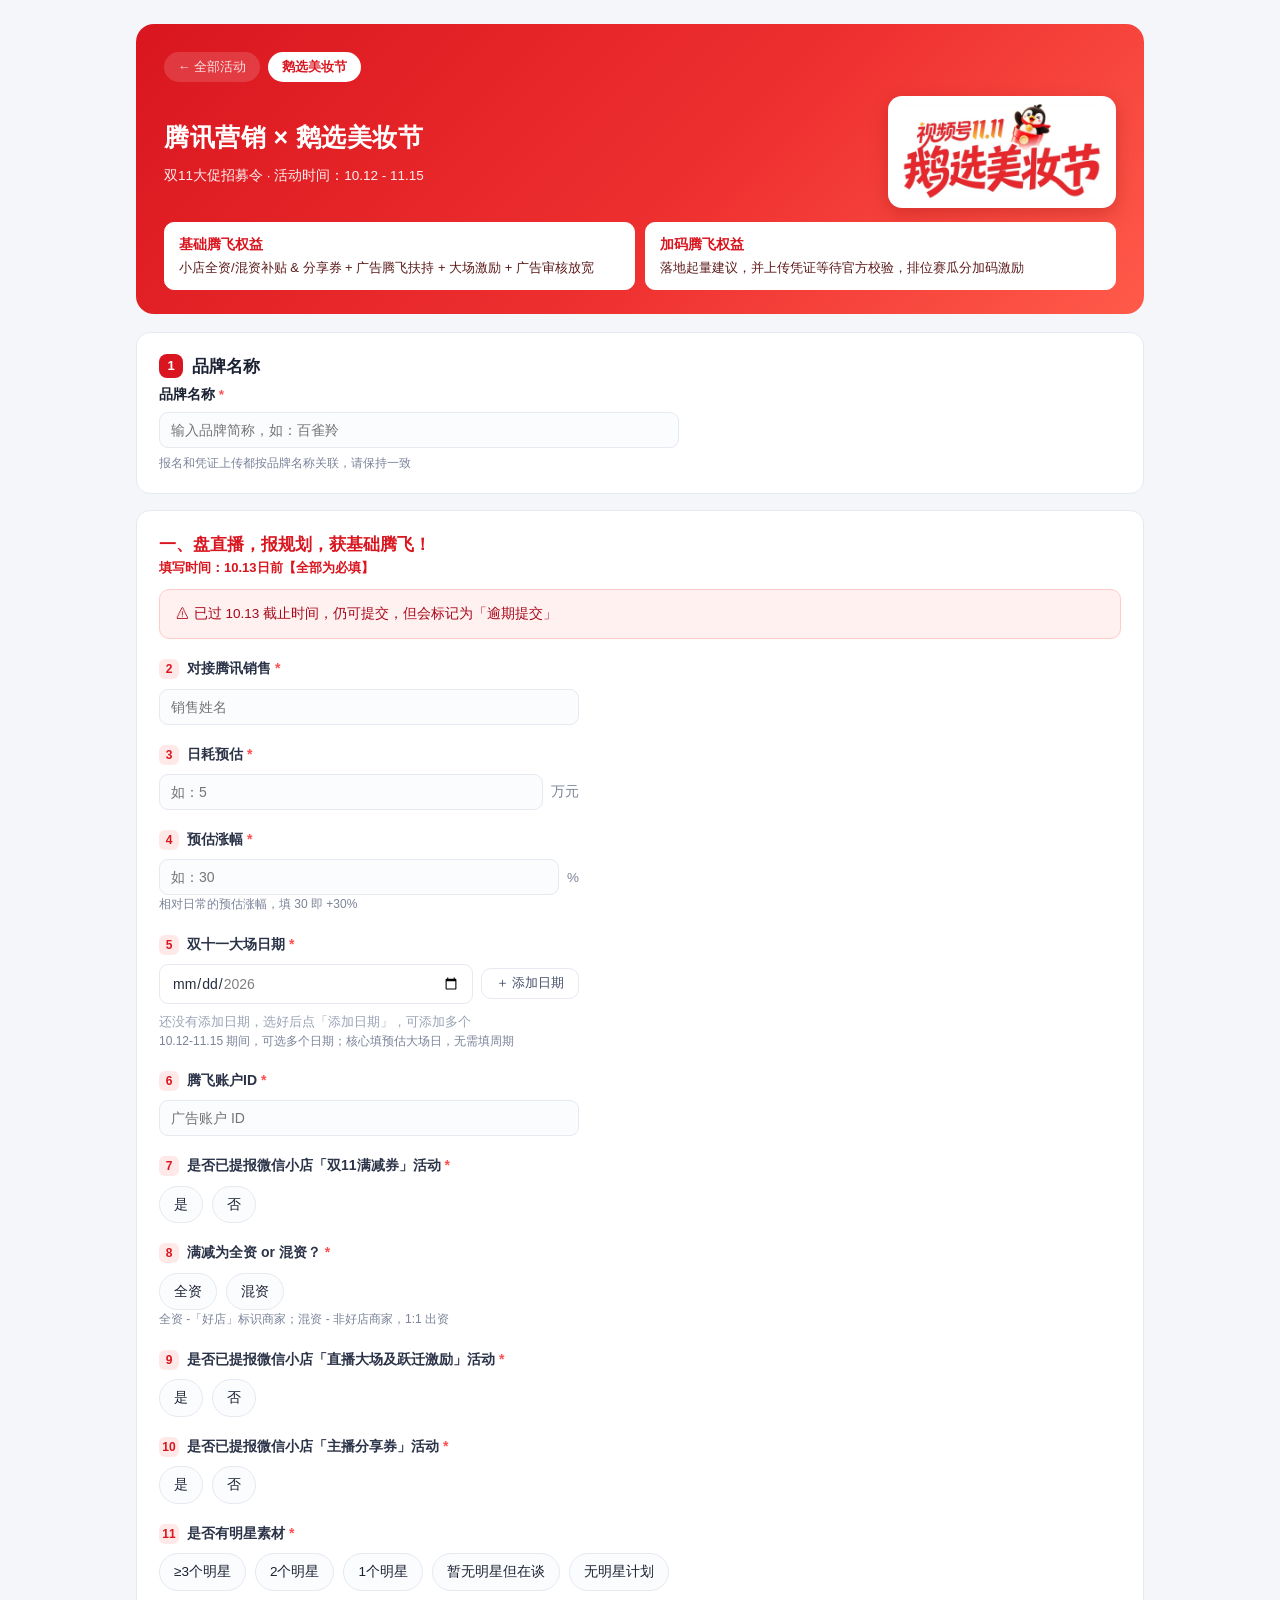
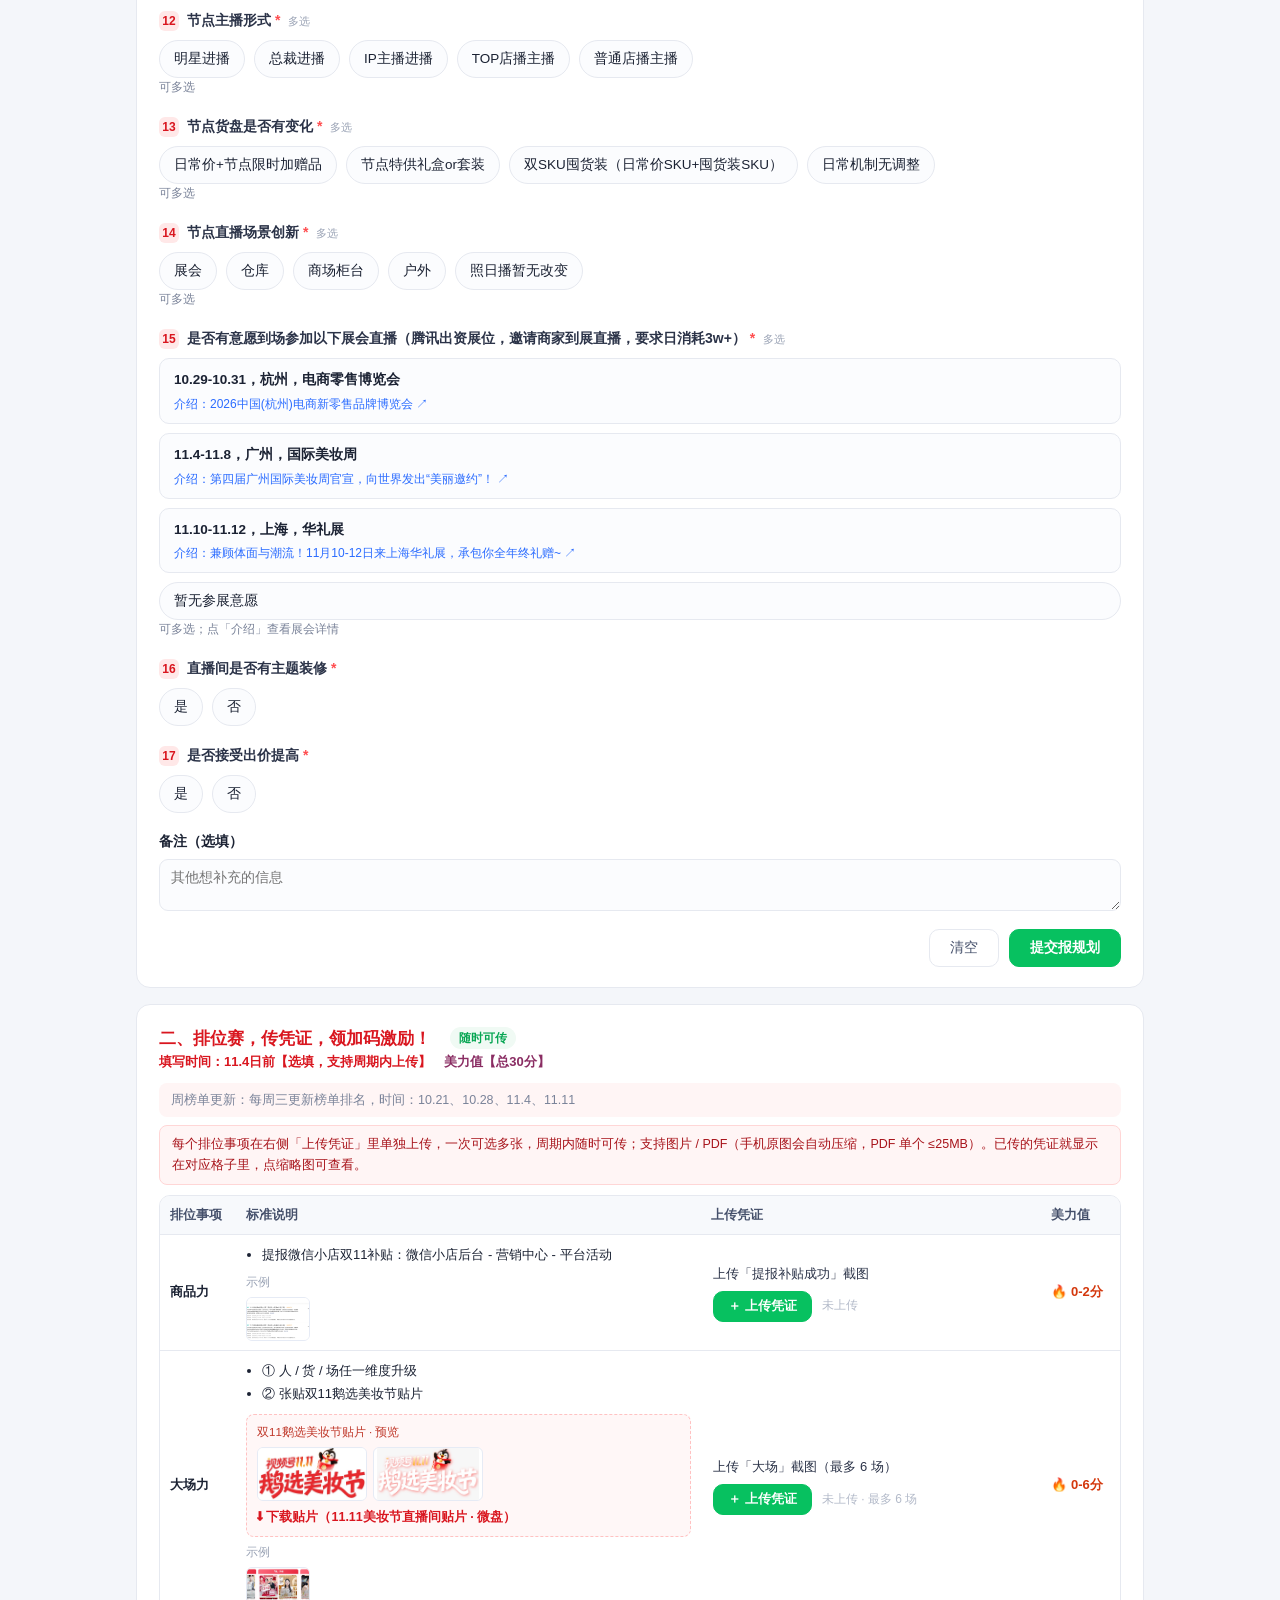
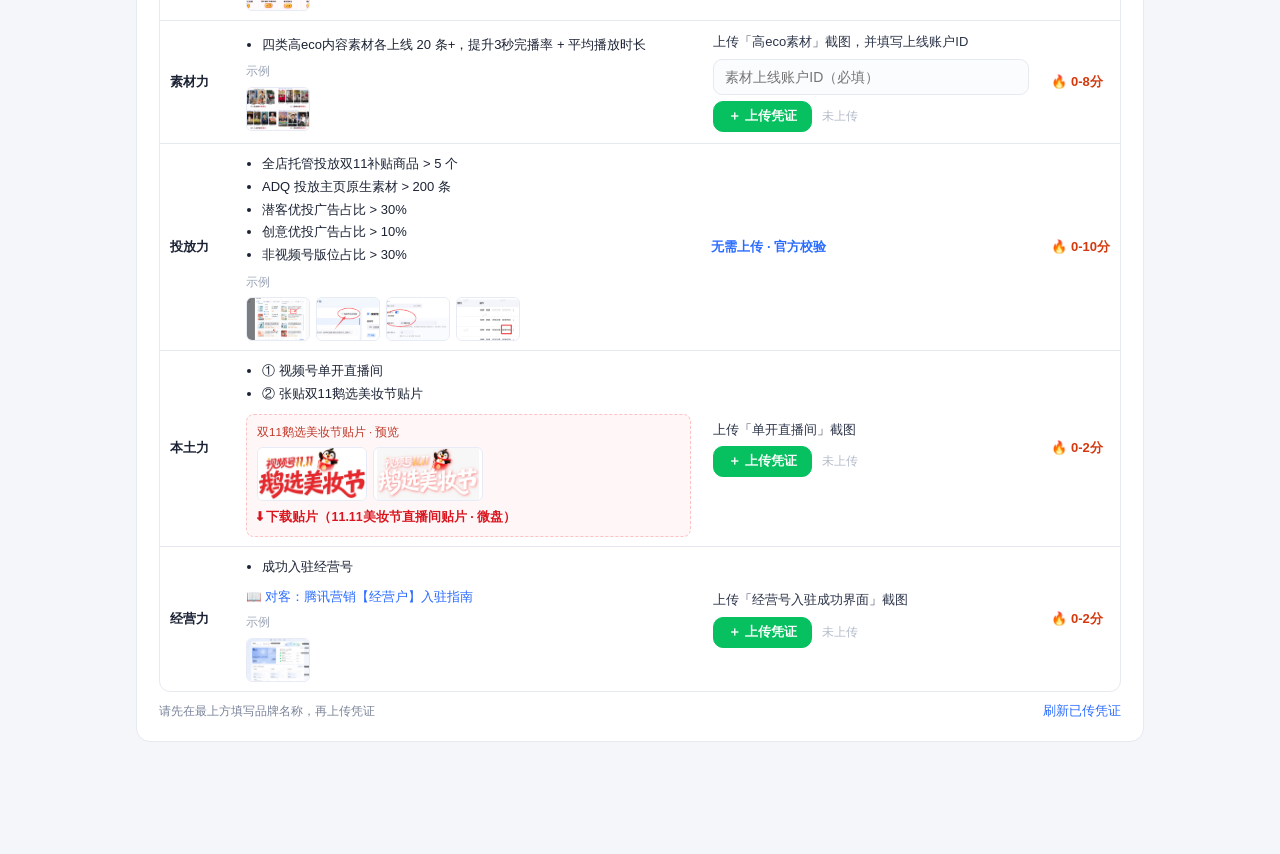
==== commit 89694854: "publish: 货补摸排问卷 2026-10-12 10:55" ====
--- a/docs/exuan.html
+++ b/docs/exuan.html
@@ -6,12 +6,17 @@
 <title>腾讯营销 × 鹅选美妆节 · 双11大促招募令</title>
 <link rel="stylesheet" href="style.css" />
 </head>
-<body>
+<body class="ex-page">
 <div class="page">
   <header class="hero act-hero ex-hero">
     <div class="act-nav" id="actNav"></div>
-    <h1 id="exTitle">腾讯营销 × 鹅选美妆节</h1>
-    <p class="hero-desc" id="exSub"></p>
+    <div class="ex-head">
+      <div class="ex-head-txt">
+        <h1 id="exTitle">腾讯营销 × 鹅选美妆节</h1>
+        <p class="hero-desc" id="exSub"></p>
+      </div>
+      <div class="ex-logo" id="exLogo" style="display:none"></div>
+    </div>
     <div class="ex-rights" id="exRights"></div>
   </header>
 
@@ -52,7 +57,7 @@
       <div class="ex-time" id="p2Time"></div>
       <div class="ex-rank" id="p2Rank"></div>
 
-      <div class="ex-uphint">每个排位事项在右侧「上传凭证」里单独上传，一次可选多张，周期内随时可传；图片 / PDF，单个 ≤5MB。已传的凭证就显示在对应格子里，点缩略图可查看。</div>
+      <div class="ex-uphint">每个排位事项在右侧「上传凭证」里单独上传，一次可选多张，周期内随时可传；支持图片 / PDF（手机原图会自动压缩，PDF 单个 ≤25MB）。已传的凭证就显示在对应格子里，点缩略图可查看。</div>
 
       <!-- 排位事项表：每行自带上传入口 -->
       <div class="tbl-wrap" id="rkTable"></div>
--- a/docs/style.css
+++ b/docs/style.css
@@ -712,3 +712,74 @@
 .cu-msg.ok { color: #06a552; }
 .cu-msg.bad { color: #d4380d; }
 .rk-tbl td { padding-top: 12px; padding-bottom: 12px; }
+
+/* ==== 鹅选 10.12：红白头图 + logo / 多日期 / 展会选项 / 贴片 ==== */
+.hero.act-hero.ex-hero {
+  background: linear-gradient(135deg, #d9161f 0%, #ee2f2f 55%, #ff5a4a 100%);
+  color: #fff;
+}
+.ex-hero .hero-desc { color: rgba(255,255,255,.92); }
+.ex-hero .act-tab { color: rgba(255,255,255,.85); }
+.ex-hero .act-tab.on { background: #fff; color: #d9161f; }
+.ex-head { display: flex; align-items: center; justify-content: space-between; gap: 18px; }
+.ex-head-txt { flex: 1; min-width: 0; }
+.ex-head h1 { color: #fff; }
+.ex-logo {
+  flex: 0 0 auto; background: #fff; border-radius: 14px; padding: 8px 14px;
+  box-shadow: 0 6px 18px rgba(120,0,0,.25);
+}
+.ex-logo img { display: block; height: 96px; width: auto; }
+.ex-hero .ex-right { background: #fff; border-color: #fff; color: #5c1a1a; }
+.ex-hero .ex-right b { color: #d9161f; }
+
+.ex-part, .ex-time { color: #d9161f; }
+.q-no { background: #ffe8e8; color: #d9161f; }
+.ex-rank { background: #fff5f5; }
+.ex-uphint { color: #a8141b; background: #fff5f5; border-color: #ffd6d6; }
+
+@media (max-width: 640px) {
+  .ex-head { flex-direction: column-reverse; align-items: flex-start; }
+  .ex-logo img { height: 72px; }
+}
+
+/* 多个日期 */
+.q-dates { display: flex; flex-wrap: wrap; gap: 8px; margin-top: 8px; }
+.q-date {
+  display: inline-flex; align-items: center; gap: 4px; padding: 5px 6px 5px 12px;
+  background: #fff1f0; border: 1px solid #ffccc7; color: #a8141b; border-radius: 999px; font-size: 13px;
+}
+.q-date-rm {
+  border: none; background: none; color: #d9161f; font-size: 15px; line-height: 1; cursor: pointer;
+  width: 20px; height: 20px; border-radius: 50%;
+}
+.q-date-rm:hover { background: #ffd6d6; }
+.q-date-empty { font-size: 12.5px; color: #9aa3b5; }
+
+/* 带介绍链接的选项 */
+.chips.chips-rich { flex-direction: column; align-items: stretch; }
+.chip.chip-rich {
+  display: flex; flex-direction: column; align-items: flex-start; gap: 4px;
+  padding: 10px 14px; border-radius: 10px; text-align: left;
+}
+.chip.chip-rich b { font-weight: 600; }
+.chip-link {
+  font-size: 12px; color: #2b6cff; text-decoration: none; font-weight: 400; line-height: 1.5;
+}
+.chip-link:hover { text-decoration: underline; }
+
+/* 贴片预览 + 下载 */
+.rk-sticker {
+  margin-top: 8px; padding: 8px 10px; background: #fff7f7; border: 1px dashed #ffc2c2; border-radius: 8px;
+}
+.rk-lab-s { font-size: 11.5px; color: #9aa3b5; margin: 6px 0 4px; }
+.rk-sticker .rk-lab-s { margin-top: 0; color: #c0392b; }
+.rk-tbl .rk-ex img.st-img { width: 110px; height: 54px; object-fit: contain; background: #fff; }
+.st-dl {
+  display: inline-block; margin-top: 6px; font-size: 12.5px; font-weight: 600;
+  color: #d9161f; text-decoration: none;
+}
+.st-dl:hover { text-decoration: underline; }
+.q-date-add { white-space: nowrap; flex: 0 0 auto; }
+.ex-page .card h2 .idx { background: #d9161f; }
+.ex-page .chip.on { background: #fff1f0; border-color: #ff7875; color: #c41d24; }
+.ex-page .chip.chip-rich.on b { color: #c41d24; }
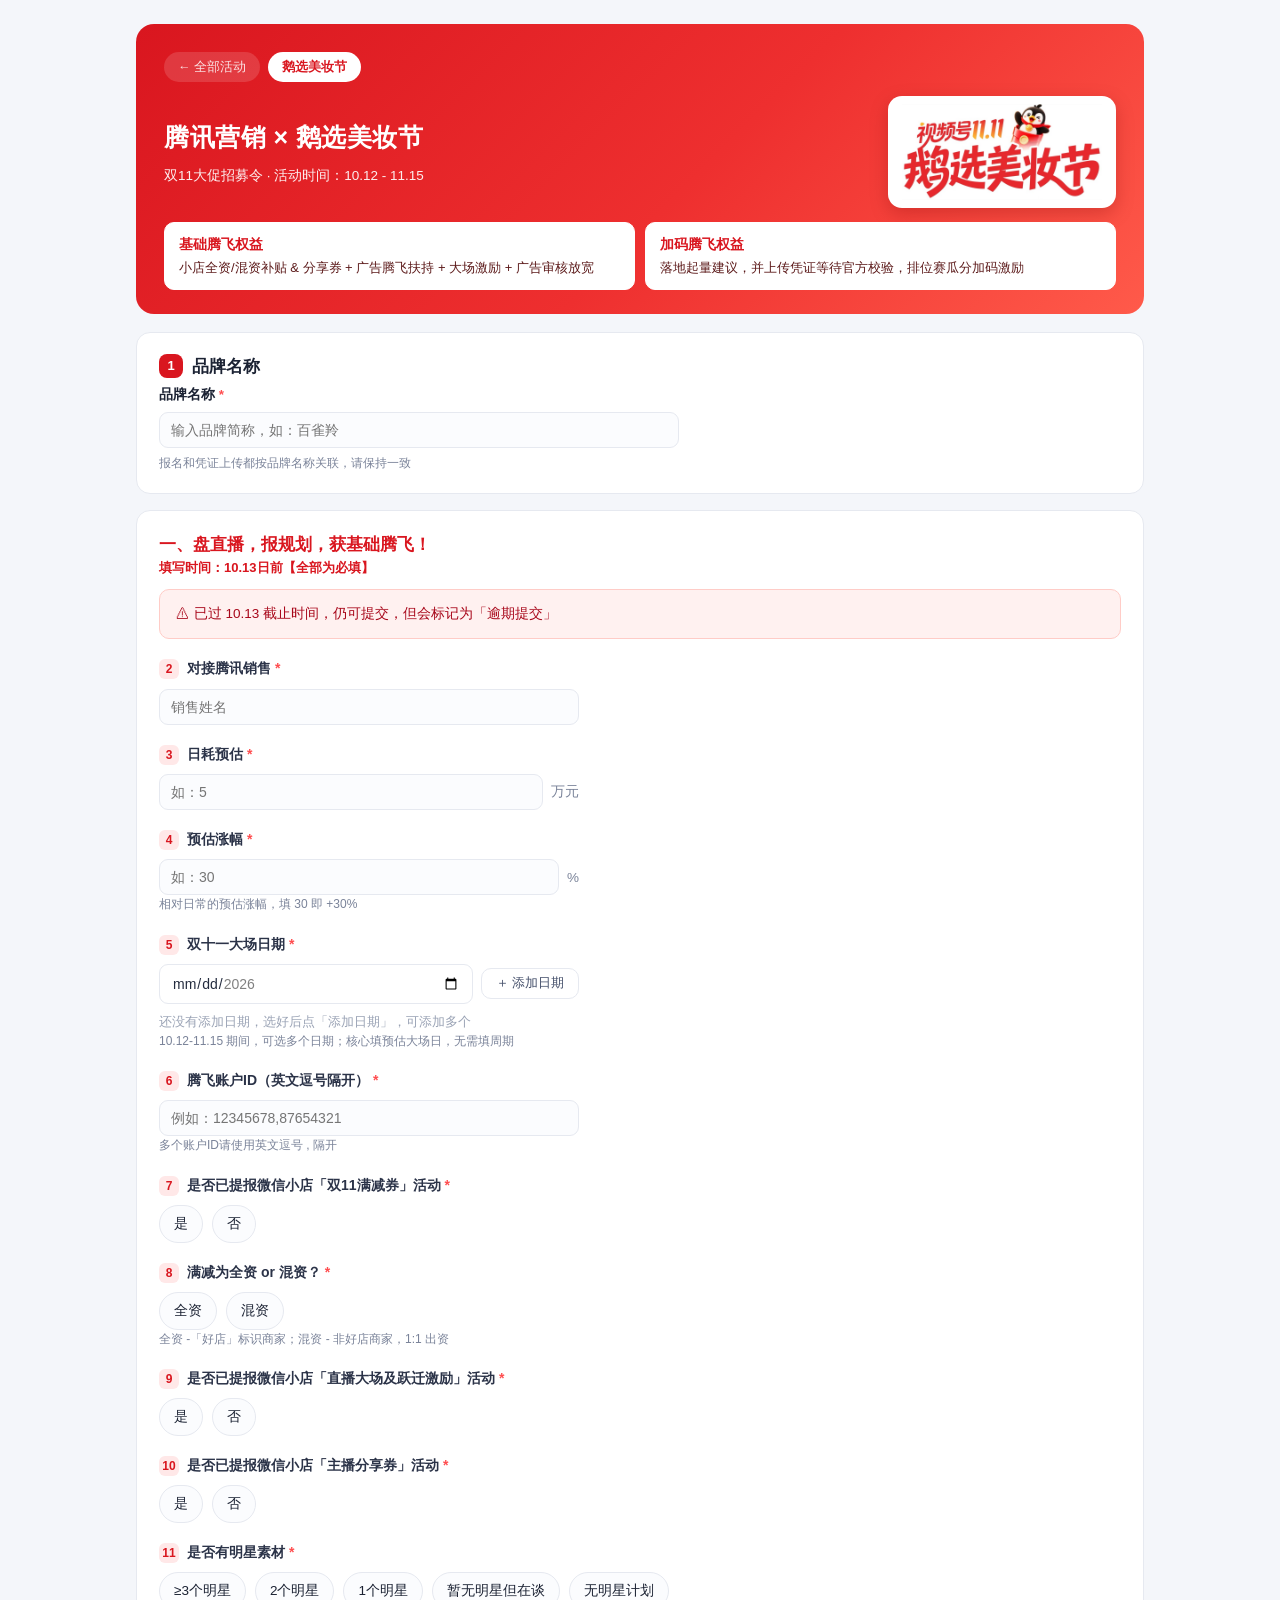
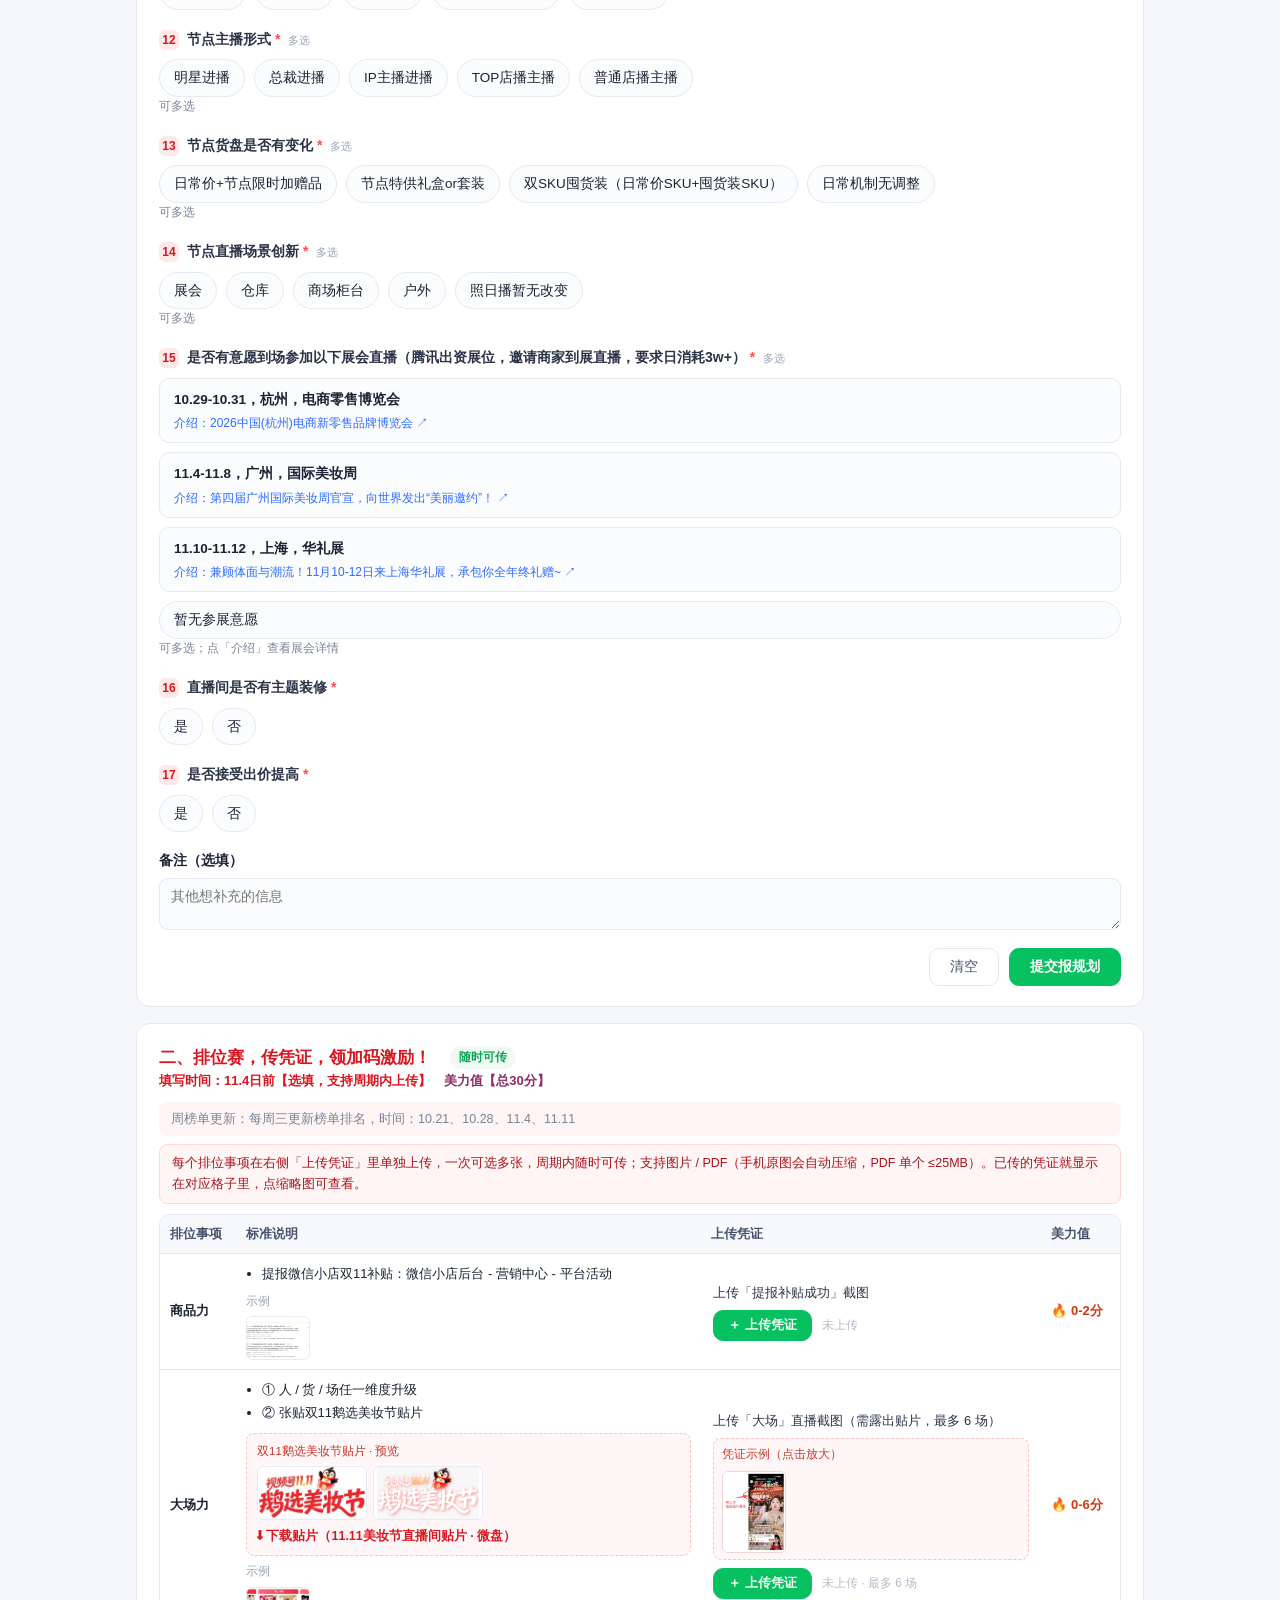
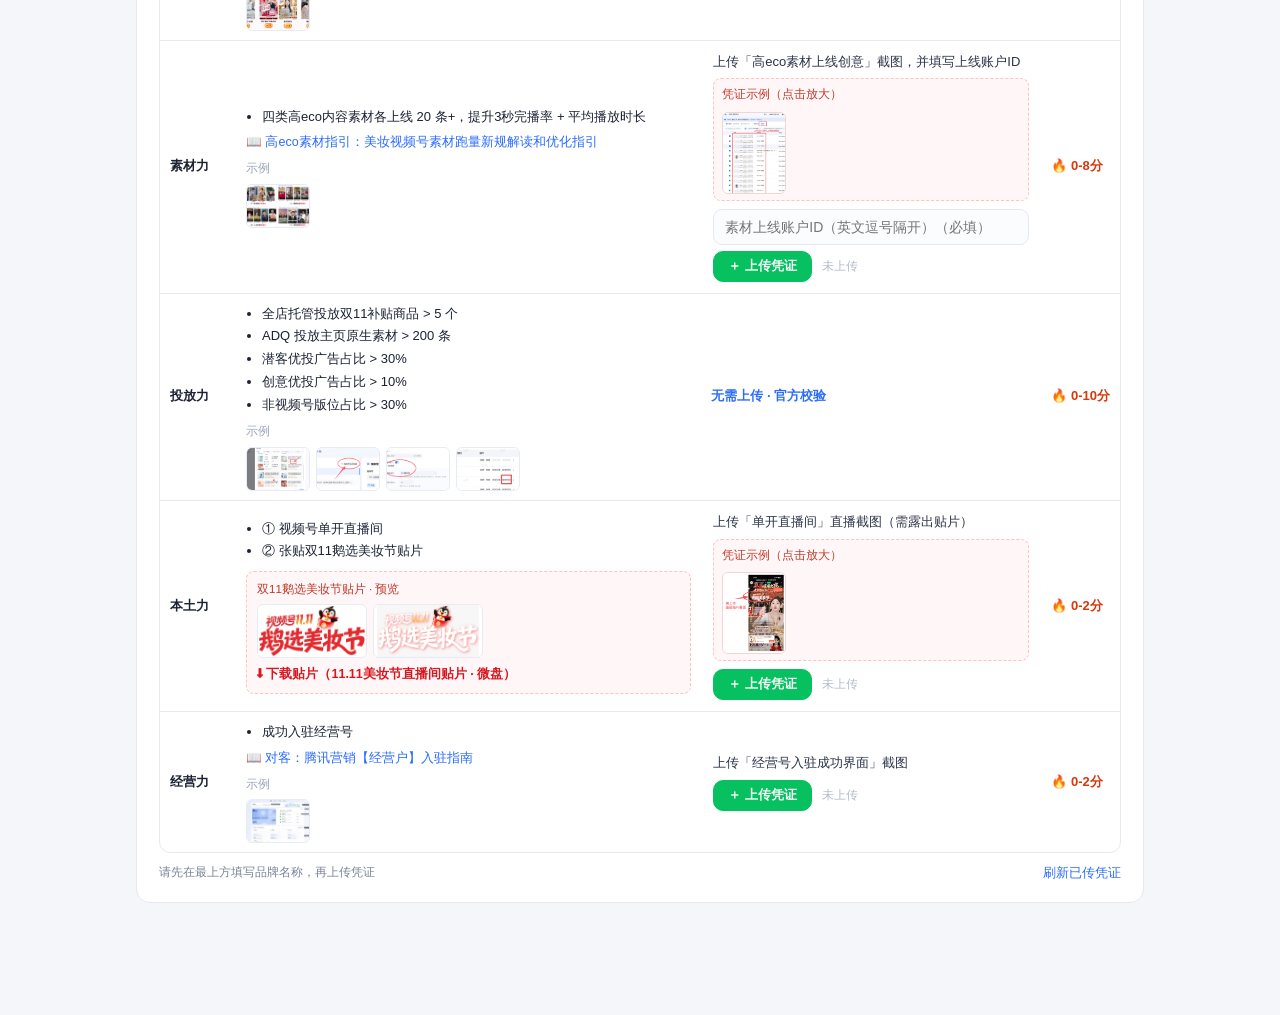
==== commit 2c89e305: "publish: 货补摸排问卷 2026-10-13 09:44" ====
--- a/docs/exuan.html
+++ b/docs/exuan.html
@@ -4,7 +4,7 @@
 <meta charset="UTF-8" />
 <meta name="viewport" content="width=device-width, initial-scale=1, viewport-fit=cover" />
 <title>腾讯营销 × 鹅选美妆节 · 双11大促招募令</title>
-<link rel="stylesheet" href="style.css" />
+<link rel="stylesheet" href="style.css?v=20261012c" />
 </head>
 <body class="ex-page">
 <div class="page">
@@ -84,11 +84,11 @@
   <img id="imgBig" alt="" />
 </div>
 
-<script src="config.js"></script>
-<script src="exuan-config.js"></script>
-<script src="products-data.js"></script>
-<script src="schema.js"></script>
-<script src="gh.js"></script>
-<script src="exuan.js"></script>
+<script src="config.js?v=20261012c"></script>
+<script src="exuan-config.js?v=20261012c"></script>
+<script src="products-data.js?v=20261012c"></script>
+<script src="schema.js?v=20261012c"></script>
+<script src="gh.js?v=20261012c"></script>
+<script src="exuan.js?v=20261012c"></script>
 </body>
 </html>
--- a/docs/style.css
+++ b/docs/style.css
@@ -783,3 +783,17 @@
 .ex-page .card h2 .idx { background: #d9161f; }
 .ex-page .chip.on { background: #fff1f0; border-color: #ff7875; color: #c41d24; }
 .ex-page .chip.chip-rich.on b { color: #c41d24; }
+
+/* ==== 鹅选 10.12 第二批：凭证提供示例 / 指引链接 ==== */
+.cu-proof {
+  display: flex; align-items: center; gap: 8px; flex-wrap: wrap;
+  margin: 2px 0 8px; padding: 6px 8px; background: #fff7f7;
+  border: 1px dashed #ffc2c2; border-radius: 8px;
+}
+.cu-proof-lab { font-size: 11.5px; color: #c0392b; flex: 1 0 100%; }
+.cu-proof img {
+  width: 64px; height: 82px; object-fit: cover; object-position: top;
+  border-radius: 6px; border: 1px solid #f0d6d6; background: #fff; cursor: zoom-in;
+}
+.rk-guide { display: inline-block; margin-top: 4px; font-size: 12.5px; color: #2b6cff; text-decoration: none; }
+.rk-guide:hover { text-decoration: underline; }
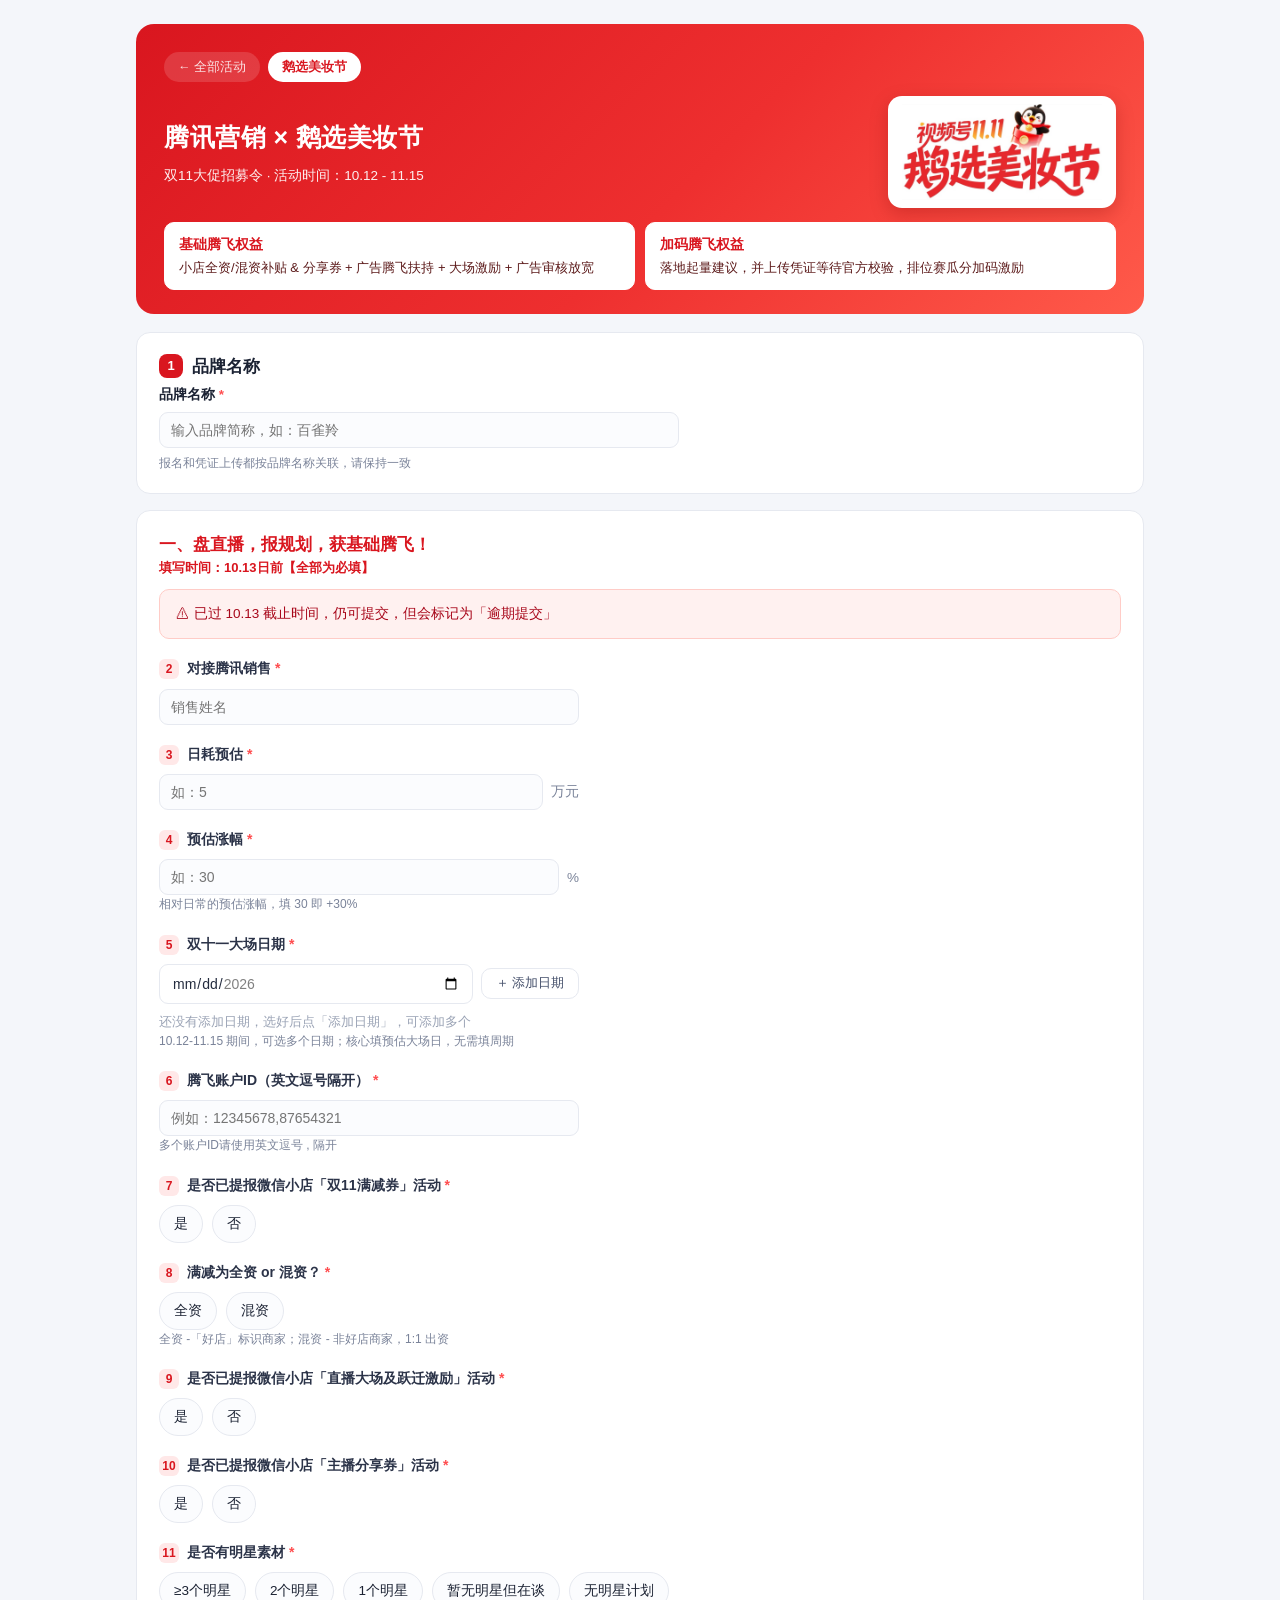
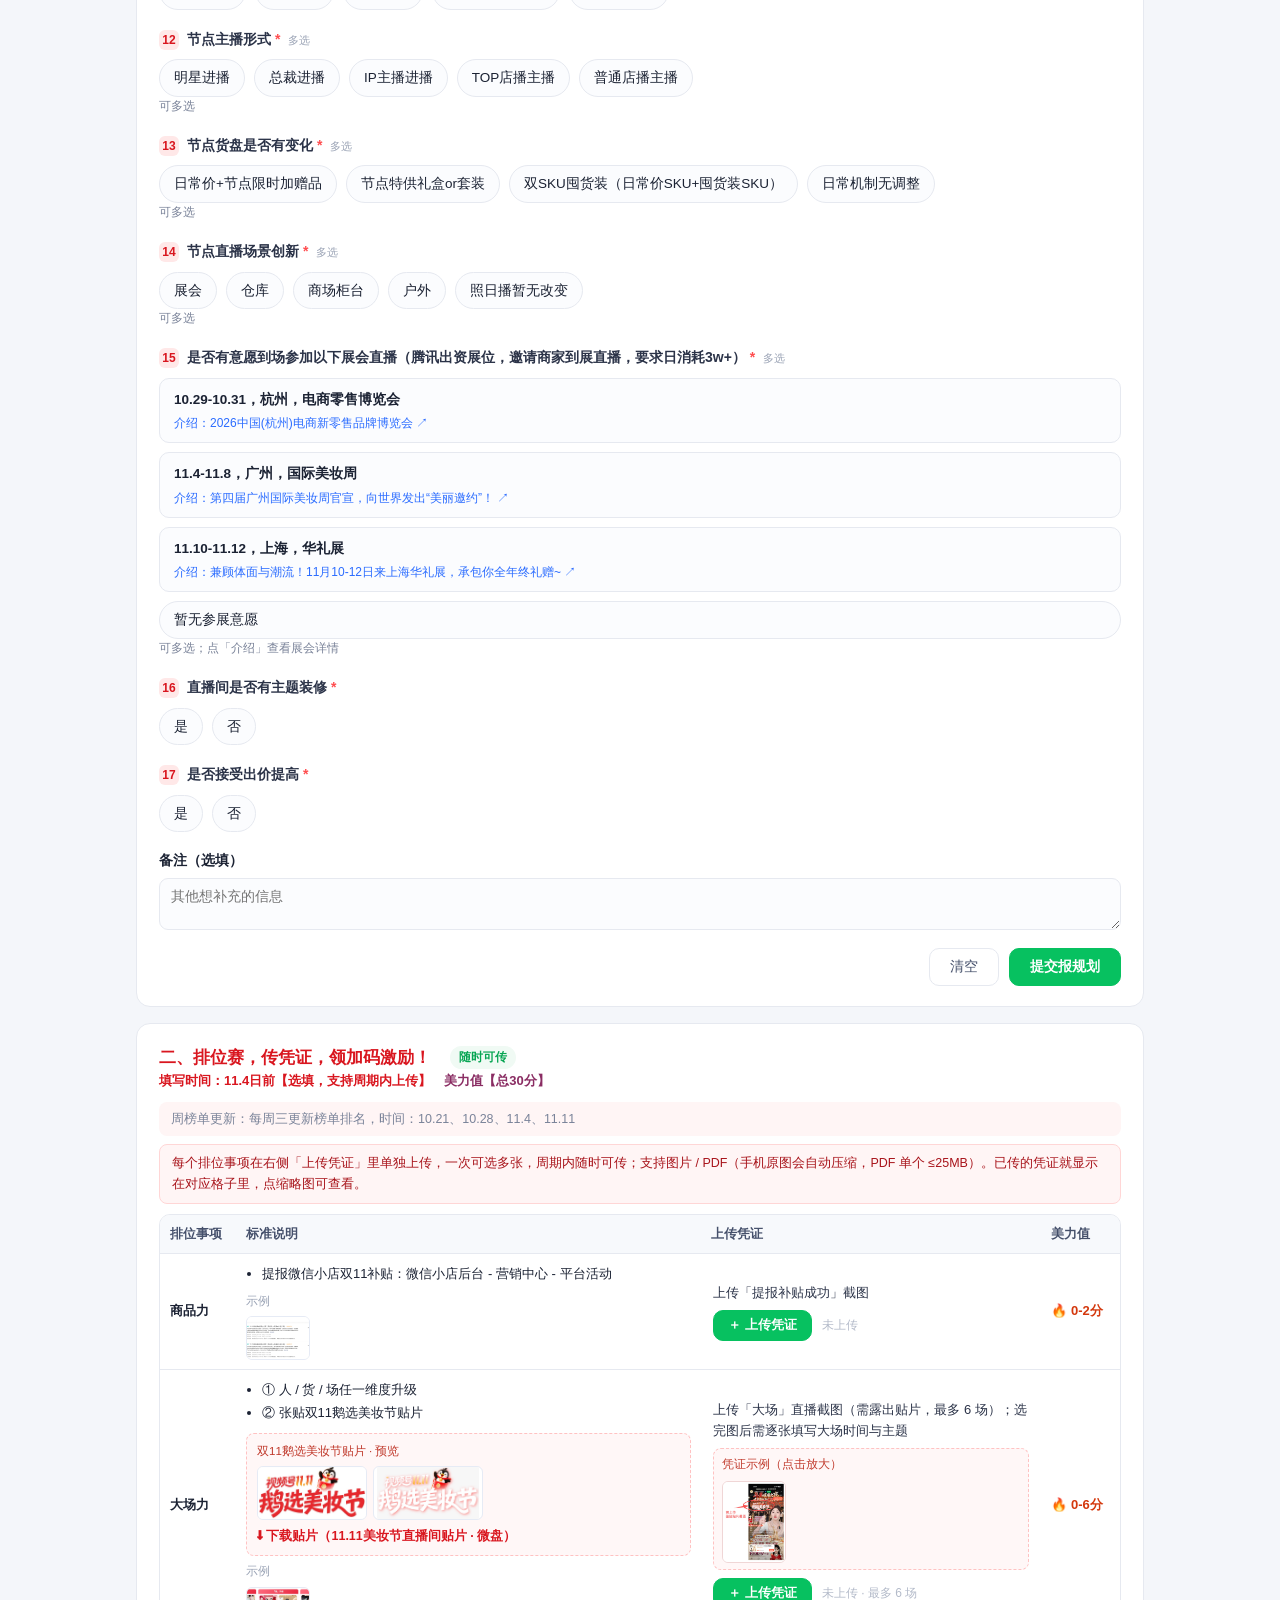
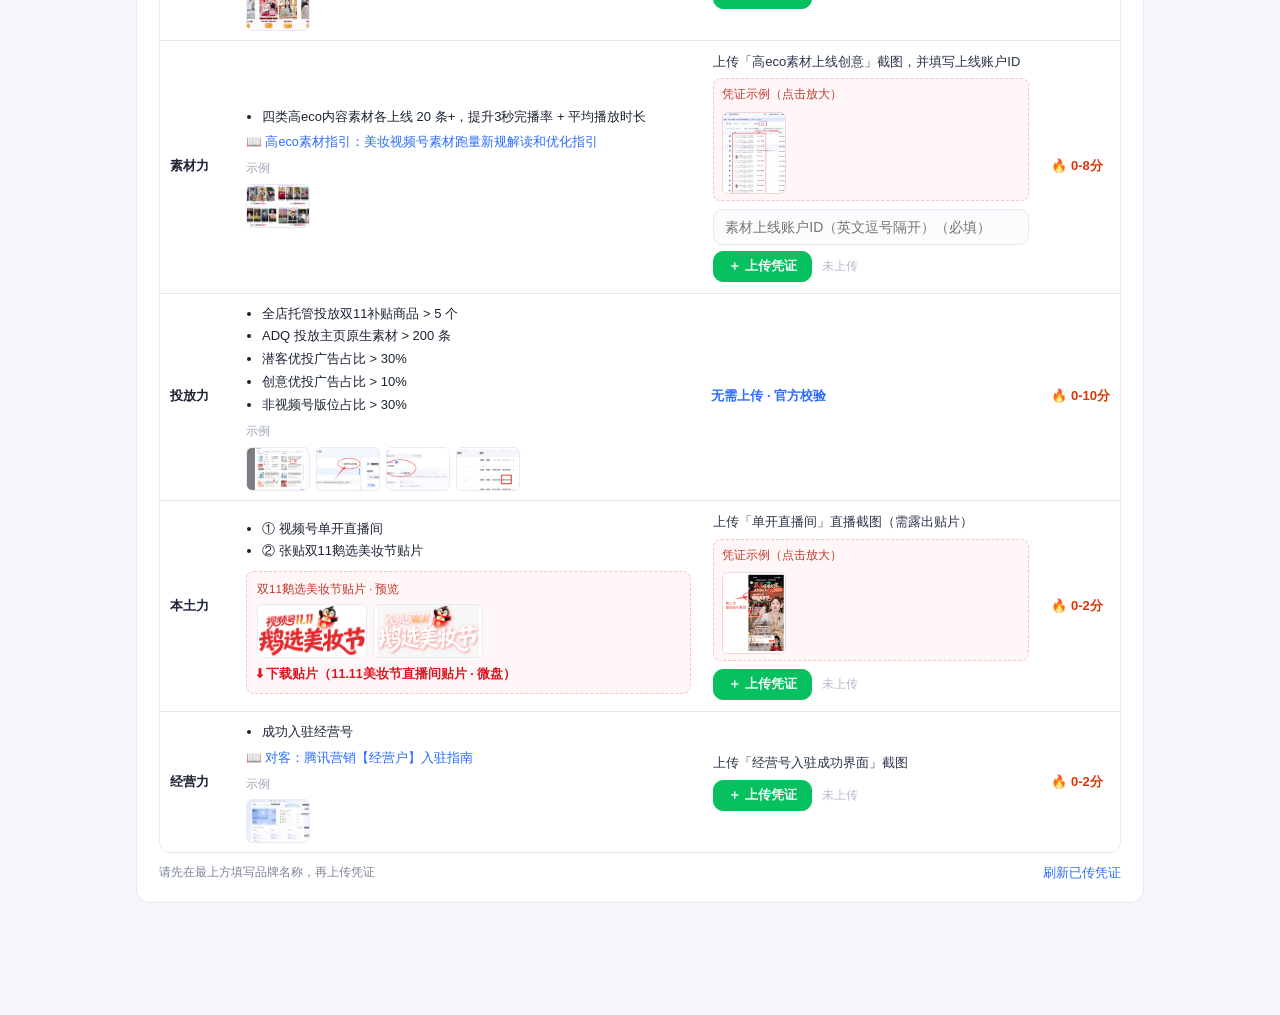
==== commit 7432b57e: "publish: 货补摸排问卷 2026-10-22 09:43" ====
--- a/docs/exuan.html
+++ b/docs/exuan.html
@@ -4,7 +4,7 @@
 <meta charset="UTF-8" />
 <meta name="viewport" content="width=device-width, initial-scale=1, viewport-fit=cover" />
 <title>腾讯营销 × 鹅选美妆节 · 双11大促招募令</title>
-<link rel="stylesheet" href="style.css?v=20261012c" />
+<link rel="stylesheet" href="style.css?v=20261012d" />
 </head>
 <body class="ex-page">
 <div class="page">
@@ -84,11 +84,26 @@
   <img id="imgBig" alt="" />
 </div>
 
-<script src="config.js?v=20261012c"></script>
-<script src="exuan-config.js?v=20261012c"></script>
-<script src="products-data.js?v=20261012c"></script>
-<script src="schema.js?v=20261012c"></script>
-<script src="gh.js?v=20261012c"></script>
-<script src="exuan.js?v=20261012c"></script>
+<!-- 每张凭证的附加信息（如大场时间 / 大场主题）：选完文件后逐张填写 -->
+<div class="mask" id="vMetaMask">
+  <div class="vmm">
+    <div class="vmm-hd"><b id="vmmTitle">填写凭证信息</b></div>
+    <div class="vmm-tip" id="vmmTip"></div>
+    <div class="vmm-list" id="vmmList"></div>
+    <div class="vmm-ft">
+      <button class="btn ghost sm" id="vmmCopy">首张信息应用到全部</button>
+      <span class="vmm-sp"></span>
+      <button class="btn ghost" id="vmmCancel">取消</button>
+      <button class="btn primary" id="vmmOk">确认上传</button>
+    </div>
+  </div>
+</div>
+
+<script src="config.js?v=20261012d"></script>
+<script src="exuan-config.js?v=20261012d"></script>
+<script src="products-data.js?v=20261012d"></script>
+<script src="schema.js?v=20261012d"></script>
+<script src="gh.js?v=20261012d"></script>
+<script src="exuan.js?v=20261012d"></script>
 </body>
 </html>
--- a/docs/style.css
+++ b/docs/style.css
@@ -797,3 +797,42 @@
 }
 .rk-guide { display: inline-block; margin-top: 4px; font-size: 12.5px; color: #2b6cff; text-decoration: none; }
 .rk-guide:hover { text-decoration: underline; }
+
+/* ==== 鹅选：每张凭证逐张填信息（大场时间 / 大场主题） ==== */
+.vmm {
+  background: #fff; border-radius: 14px; width: 100%; max-width: 560px;
+  max-height: 86vh; display: flex; flex-direction: column; overflow: hidden;
+}
+.vmm-hd { padding: 16px 18px 6px; font-size: 15.5px; }
+.vmm-tip { padding: 0 18px 10px; font-size: 12.5px; color: #7a8399; line-height: 1.6; }
+.vmm-list { padding: 0 18px; overflow: auto; flex: 1 1 auto; }
+.vmm-row {
+  display: flex; gap: 10px; align-items: flex-start; padding: 10px 0;
+  border-top: 1px solid #f0f2f7;
+}
+.vmm-row:first-child { border-top: none; }
+.vmm-th {
+  flex: 0 0 62px; width: 62px; height: 62px; border-radius: 8px; overflow: hidden;
+  border: 1px solid #e6ebf5; background: #f4f6fa;
+}
+.vmm-th img { width: 100%; height: 100%; object-fit: cover; display: block; }
+.vmm-fields { flex: 1 1 auto; min-width: 0; }
+.vmm-no { font-size: 12.5px; color: #7a8399; margin-bottom: 6px; word-break: break-all; }
+.vmm-fd { display: flex; align-items: center; gap: 8px; margin-bottom: 6px; }
+.vmm-fd > span { flex: 0 0 66px; font-size: 13px; }
+.vmm-fd .q-input { flex: 1 1 auto; min-width: 0; }
+.vmm-rm {
+  flex: 0 0 auto; border: none; background: none; color: #b3bac9; font-size: 18px;
+  line-height: 1; cursor: pointer; width: 24px; height: 24px; border-radius: 50%;
+}
+.vmm-rm:hover { background: #fff1f0; color: #d9161f; }
+.vmm-ft {
+  display: flex; align-items: center; gap: 8px; flex-wrap: wrap;
+  padding: 12px 18px 16px; border-top: 1px solid #f0f2f7; background: #fcfcfe;
+}
+.vmm-sp { flex: 1 1 auto; }
+.cu-metas { font-size: 11.5px; color: #45506b; line-height: 1.7; margin: -2px 0 6px; }
+@media (max-width: 640px) {
+  .vmm-fd { flex-direction: column; align-items: stretch; gap: 4px; }
+  .vmm-fd > span { flex: none; }
+}
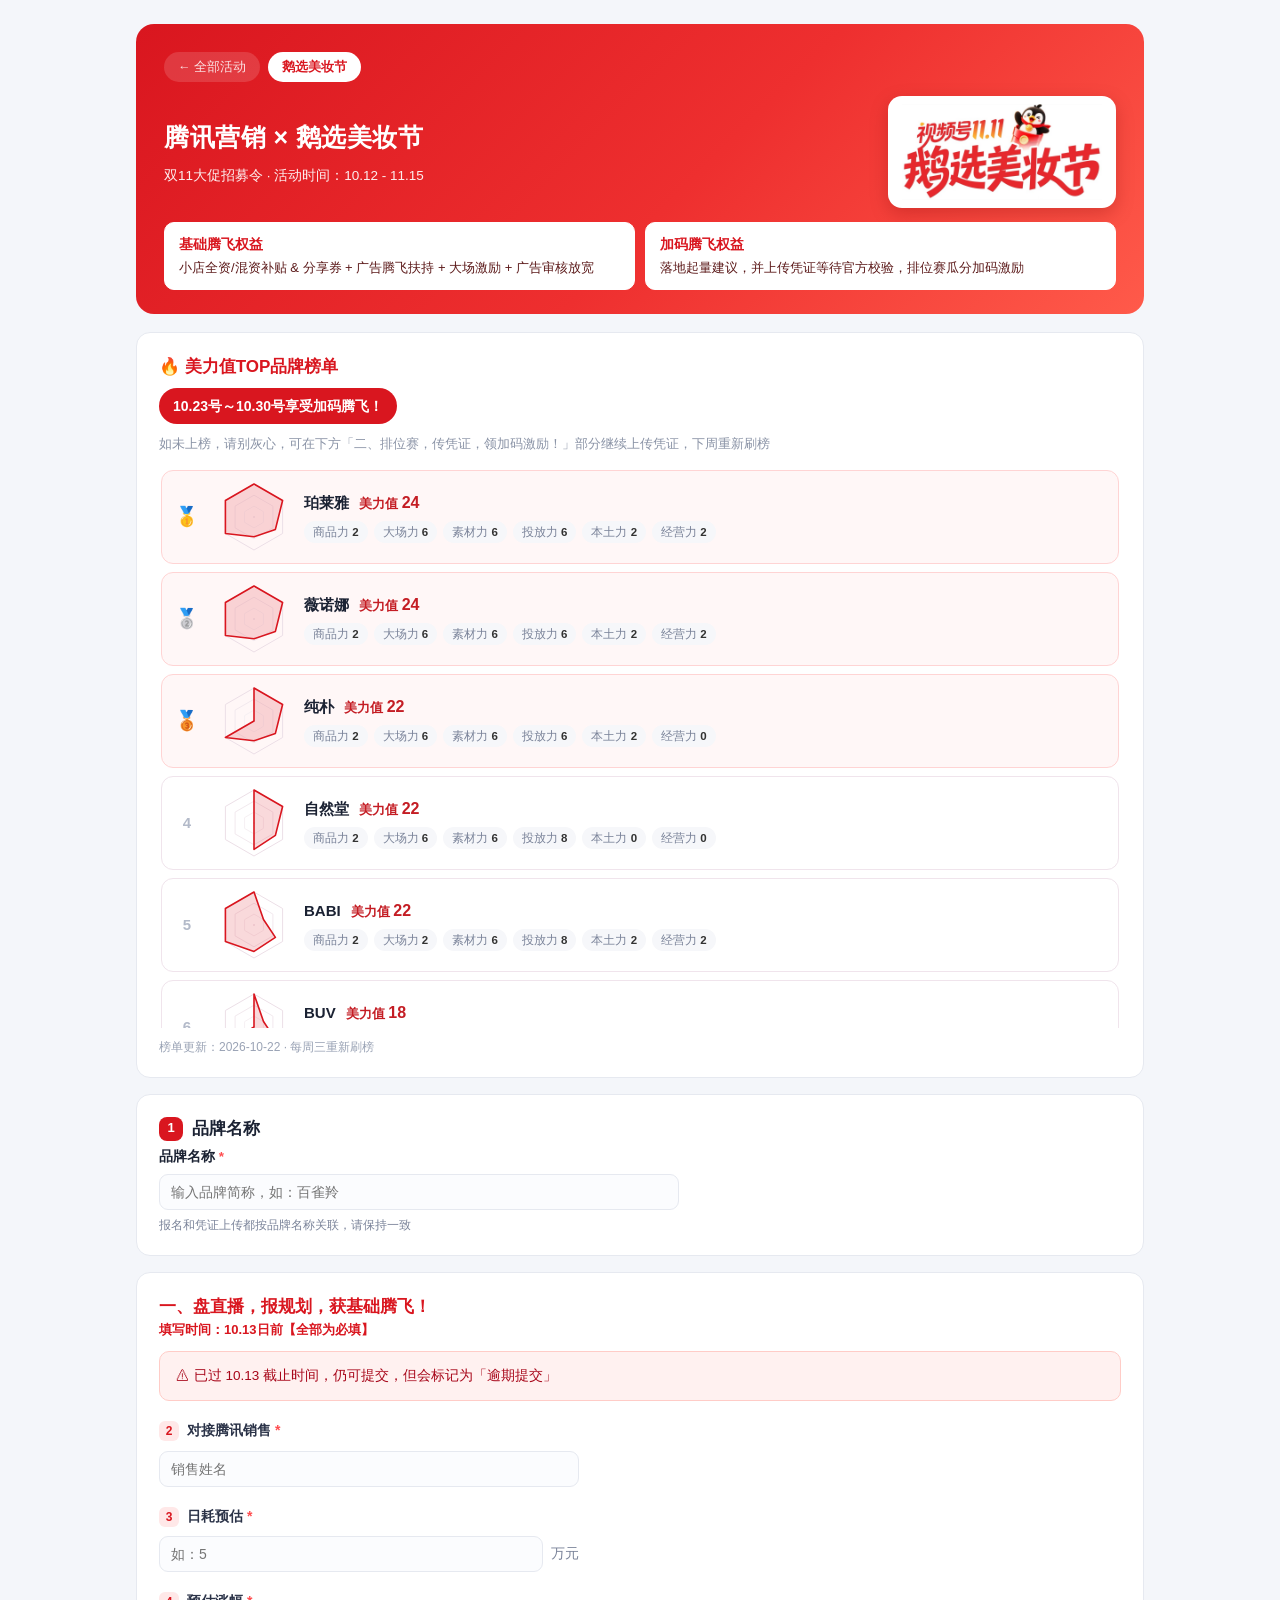
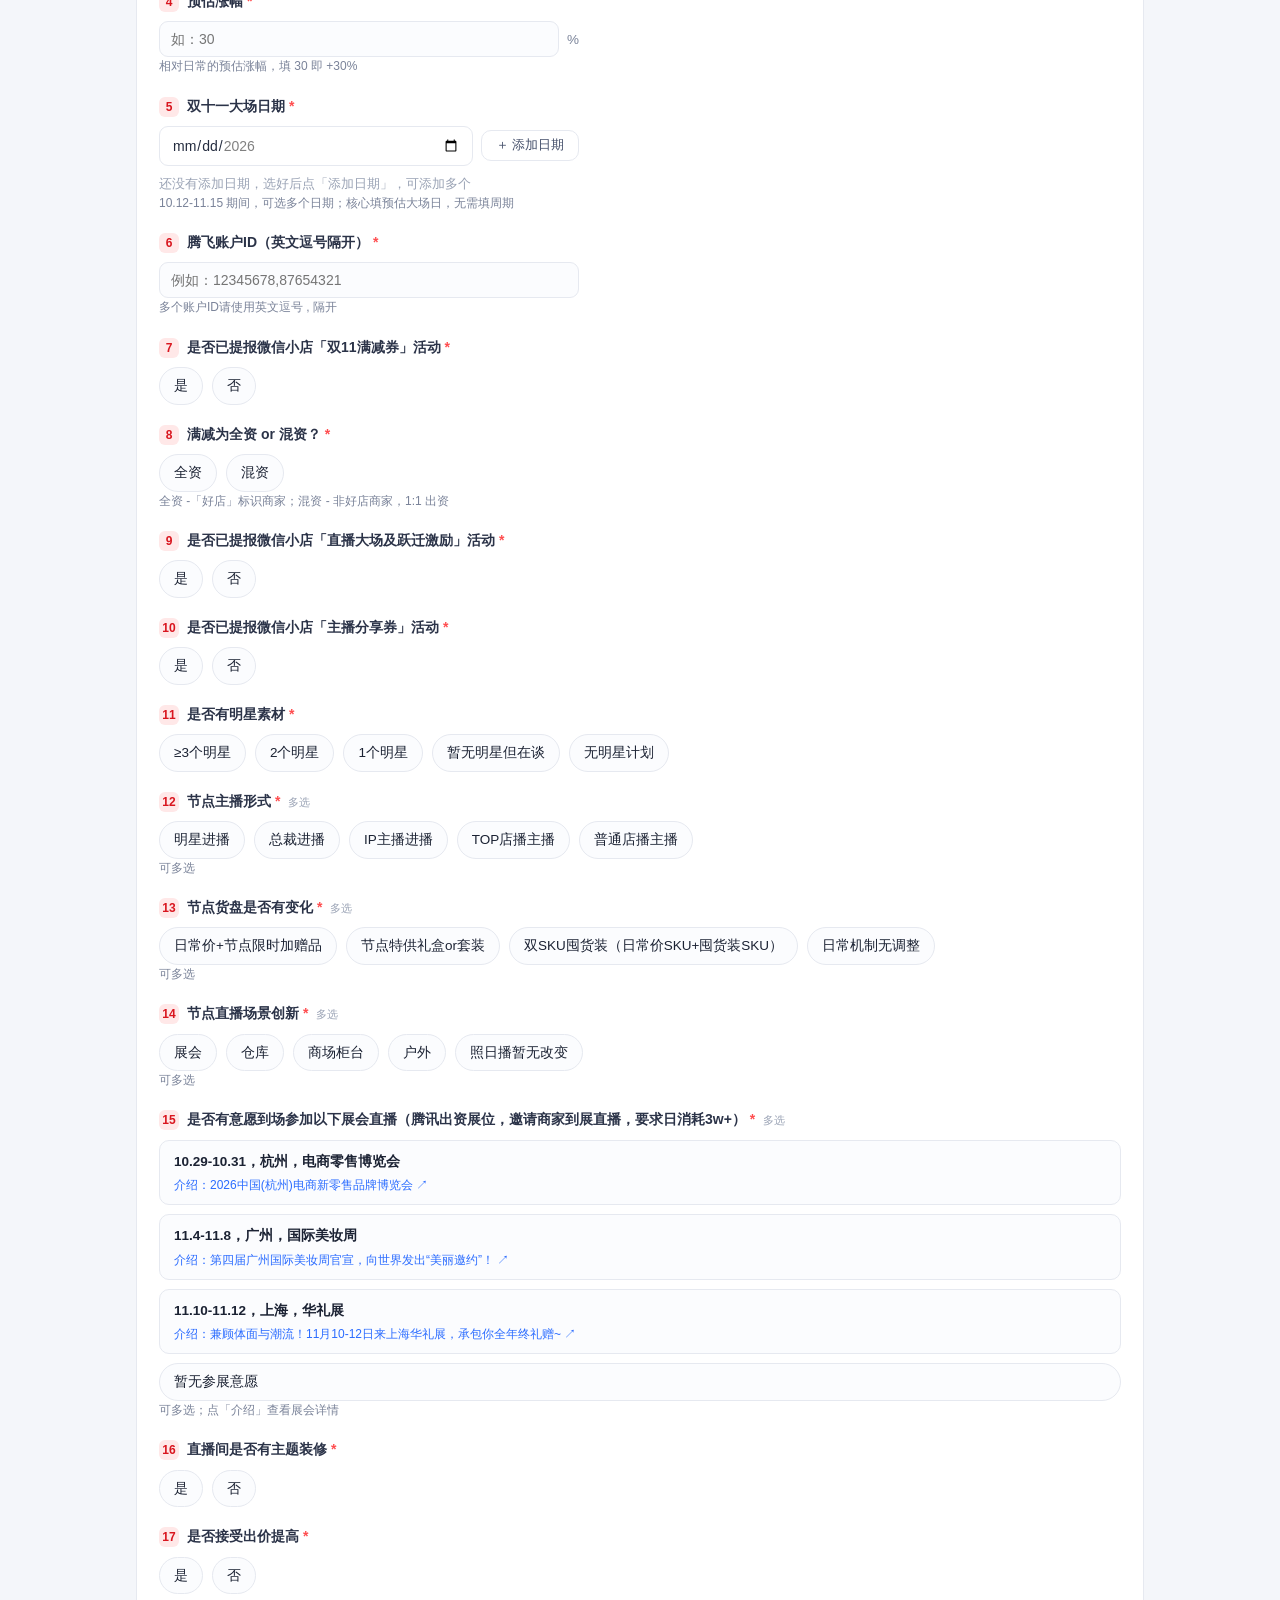
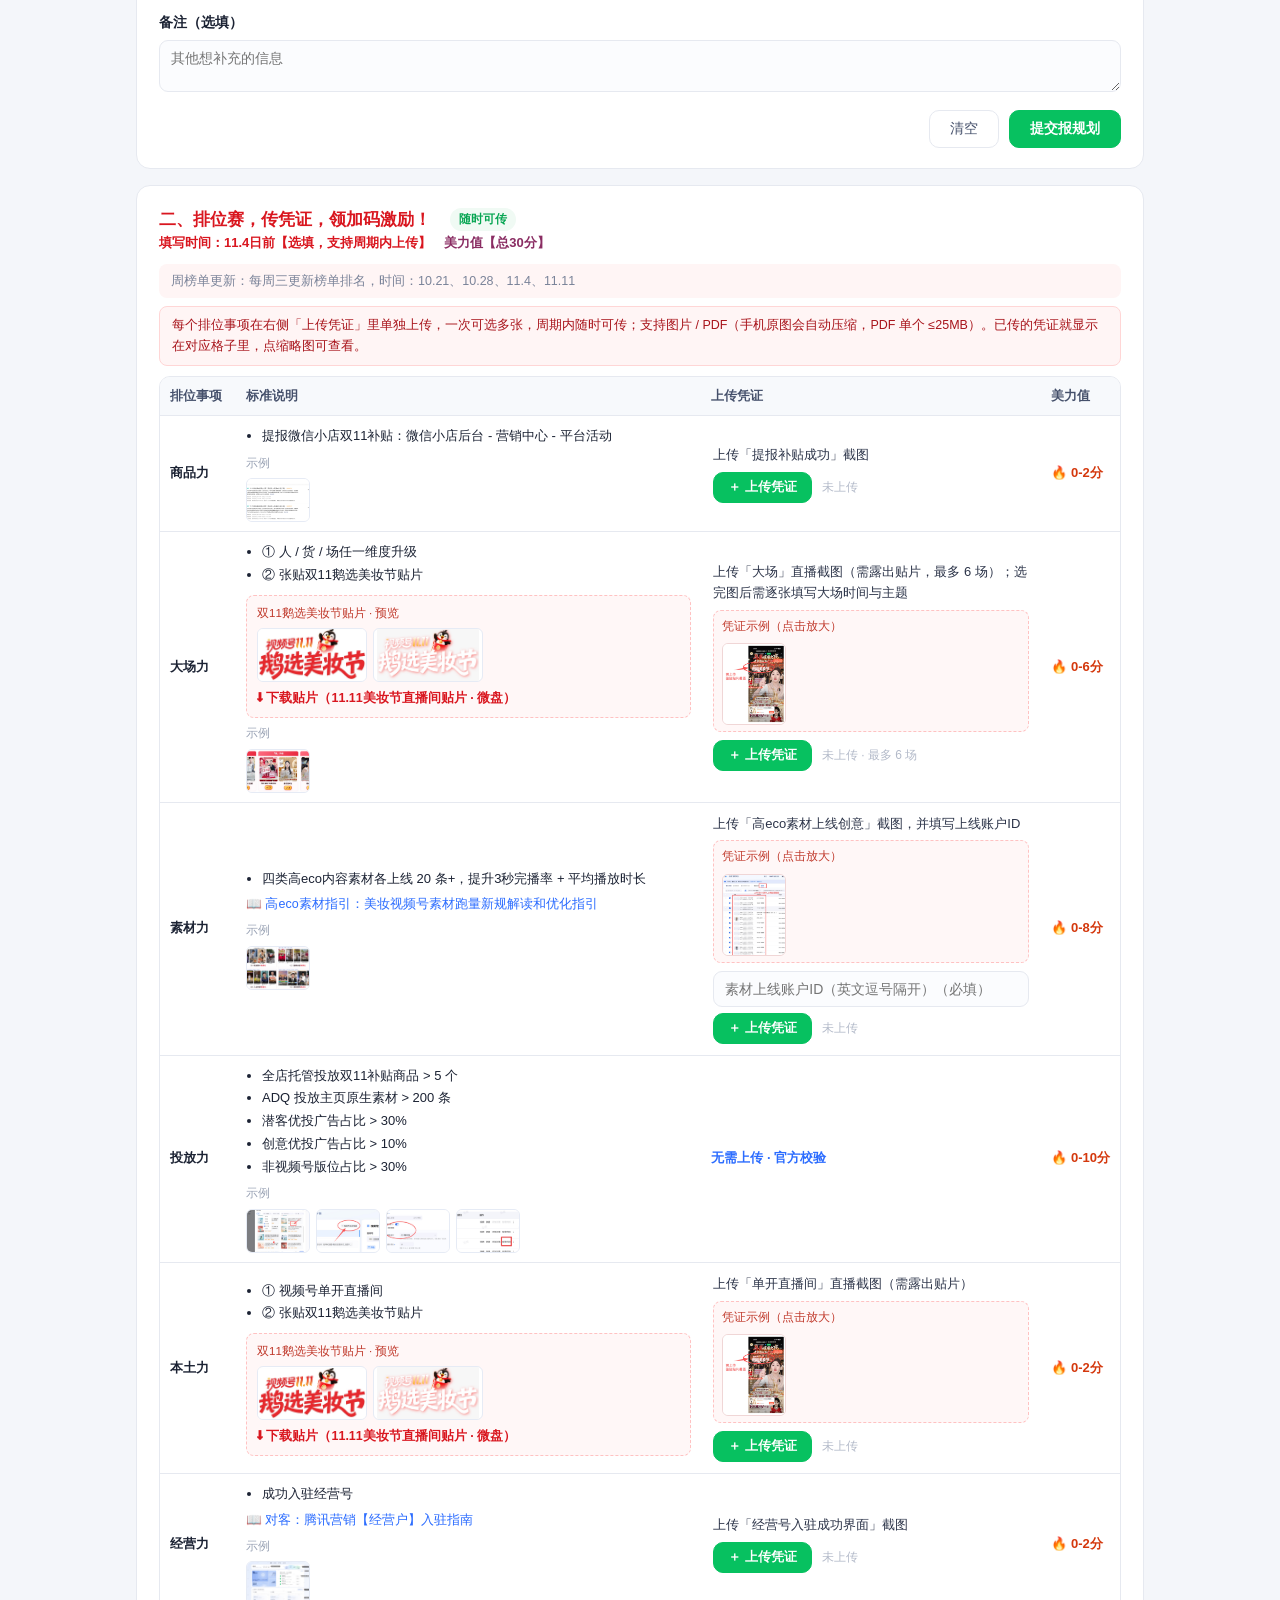
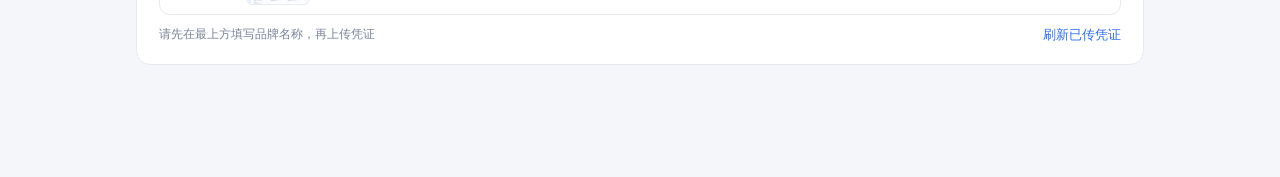
==== commit acb9c153: "publish: 货补摸排问卷 2026-10-22 22:02" ====
--- a/docs/exuan.html
+++ b/docs/exuan.html
@@ -4,7 +4,7 @@
 <meta charset="UTF-8" />
 <meta name="viewport" content="width=device-width, initial-scale=1, viewport-fit=cover" />
 <title>腾讯营销 × 鹅选美妆节 · 双11大促招募令</title>
-<link rel="stylesheet" href="style.css?v=20261012d" />
+<link rel="stylesheet" href="style.css?v=20261022b" />
 </head>
 <body class="ex-page">
 <div class="page">
@@ -21,6 +21,15 @@
   </header>
 
   <main>
+    <!-- ════════ 美力值TOP品牌榜单（数据由工作台「更新榜单」发布到仓库 data 分支） ════════ -->
+    <section class="card lb-card" id="lbCard" style="display:none">
+      <h2 class="ex-part"><span id="lbTitle"></span></h2>
+      <div class="lb-reward" id="lbReward"></div>
+      <div class="lb-note" id="lbNote"></div>
+      <div class="lb-list" id="lbList"></div>
+      <div class="lb-foot" id="lbFoot"></div>
+    </section>
+
     <!-- 品牌名称：上下两部分共用 -->
     <section class="card">
       <h2><span class="idx">1</span>品牌名称</h2>
@@ -99,11 +108,11 @@
   </div>
 </div>
 
-<script src="config.js?v=20261012d"></script>
-<script src="exuan-config.js?v=20261012d"></script>
-<script src="products-data.js?v=20261012d"></script>
-<script src="schema.js?v=20261012d"></script>
-<script src="gh.js?v=20261012d"></script>
-<script src="exuan.js?v=20261012d"></script>
+<script src="config.js?v=20261022b"></script>
+<script src="exuan-config.js?v=20261022b"></script>
+<script src="products-data.js?v=20261022b"></script>
+<script src="schema.js?v=20261022b"></script>
+<script src="gh.js?v=20261022b"></script>
+<script src="exuan.js?v=20261022b"></script>
 </body>
 </html>
--- a/docs/style.css
+++ b/docs/style.css
@@ -836,3 +836,51 @@
   .vmm-fd { flex-direction: column; align-items: stretch; gap: 4px; }
   .vmm-fd > span { flex: none; }
 }
+
+/* ==== 美力值TOP品牌榜单 ==== */
+.lb-card .ex-part { margin-bottom: 2px; }
+.lb-reward {
+  display: inline-block; margin: 6px 0 4px; padding: 7px 14px;
+  background: #d9161f; color: #fff; font-weight: 700; font-size: 14px;
+  border-radius: 999px;
+}
+.lb-note { font-size: 12.5px; color: #8a93a6; line-height: 1.7; margin: 6px 0 12px; }
+.lb-list {
+  display: flex; flex-direction: column; gap: 8px;
+  max-height: 560px; overflow: auto; padding: 2px;
+}
+.lb-row {
+  display: flex; align-items: center; gap: 12px;
+  padding: 8px 12px 8px 8px; border: 1px solid #f0e4ec; border-radius: 12px; background: #fff;
+}
+.lb-row.top { background: #fff7f7; border-color: #ffd4d4; }
+.lb-rk { flex: 0 0 34px; text-align: center; font-weight: 700; font-size: 15px; color: #b3bac9; }
+.lb-row.top .lb-rk { font-size: 19px; }
+.lb-radar { flex: 0 0 76px; }
+.lb-info { flex: 1 1 auto; min-width: 0; }
+.lb-line1 { display: flex; align-items: baseline; gap: 10px; flex-wrap: wrap; }
+.lb-brand { font-weight: 700; font-size: 15px; }
+.lb-total { color: #c41d24; font-weight: 600; font-size: 13px; }
+.lb-total b { font-size: 16px; }
+.lb-chips { display: flex; flex-wrap: wrap; gap: 4px 6px; margin-top: 5px; }
+.lb-chip {
+  font-size: 11.5px; color: #7a8399; background: #f6f7fa;
+  border-radius: 999px; padding: 2px 9px; white-space: nowrap;
+}
+.lb-chip b { color: #333; }
+.lb-foot { font-size: 12px; color: #9aa3b5; margin-top: 10px; }
+@media (max-width: 560px) {
+  .lb-row { gap: 8px; }
+  .lb-radar { flex-basis: 64px; }
+  .lb-rk { flex-basis: 24px; }
+}
+
+/* 工作台：更新榜单弹窗 */
+.board-text {
+  width: 100%; box-sizing: border-box; font-size: 12px; line-height: 1.6;
+  border: 1px solid #dfe3ec; border-radius: 8px; padding: 8px 10px; resize: vertical;
+}
+.board-preview {
+  padding: 8px 18px 0; font-size: 12.5px; color: #45506b; max-height: 120px; overflow: auto;
+}
+.board-preview b { color: #c41d24; }
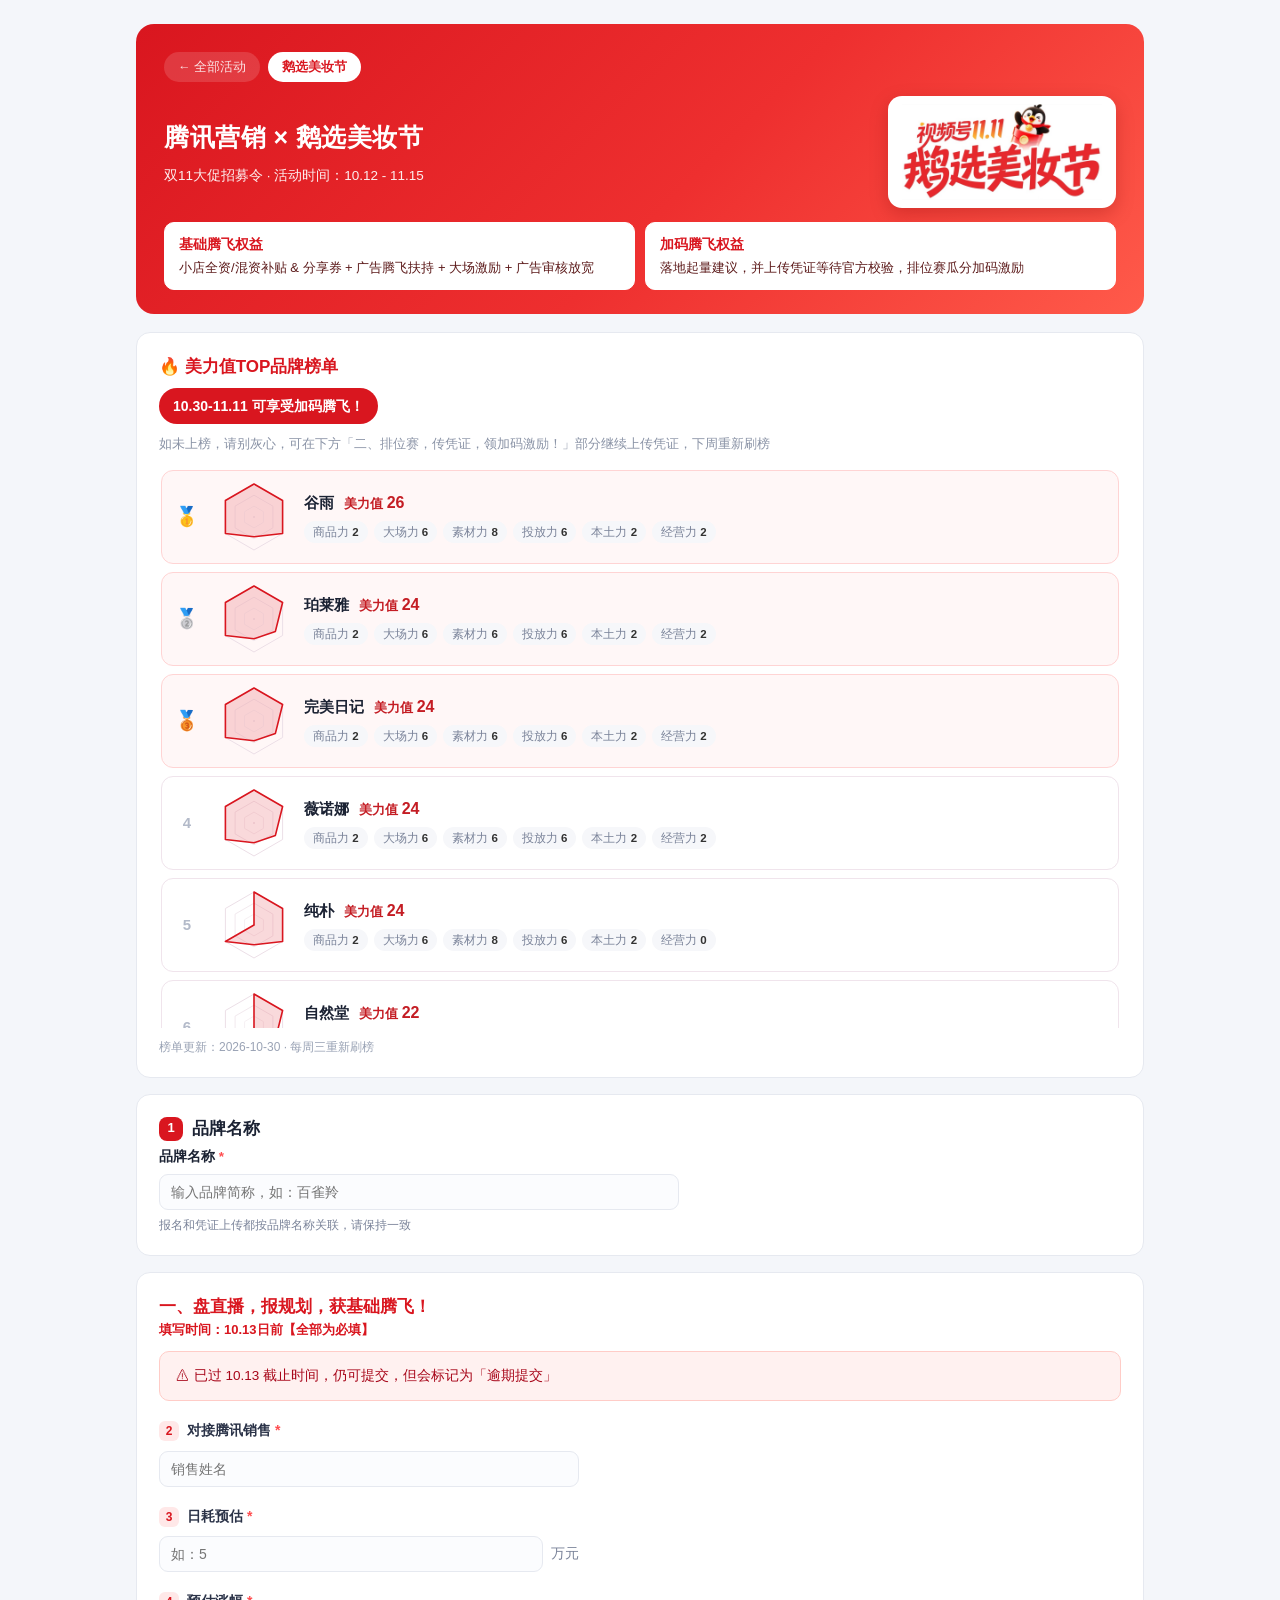
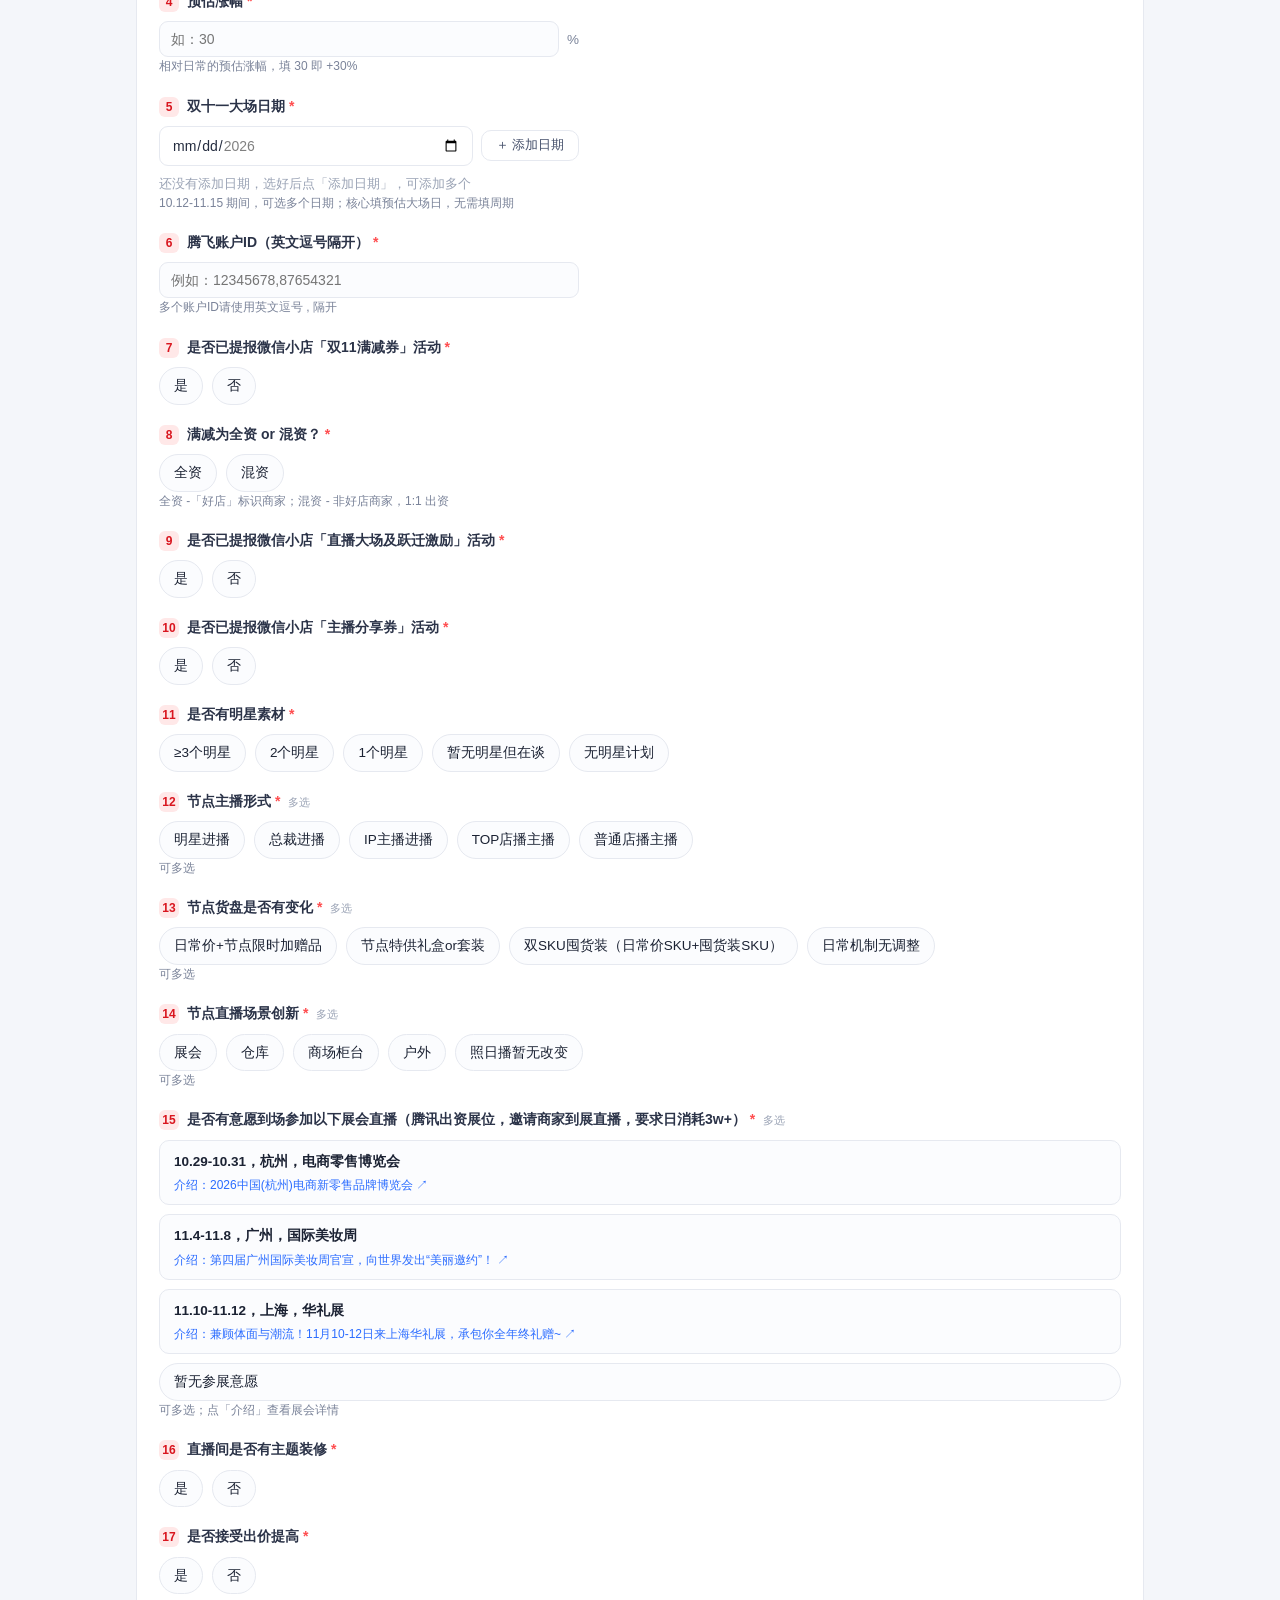
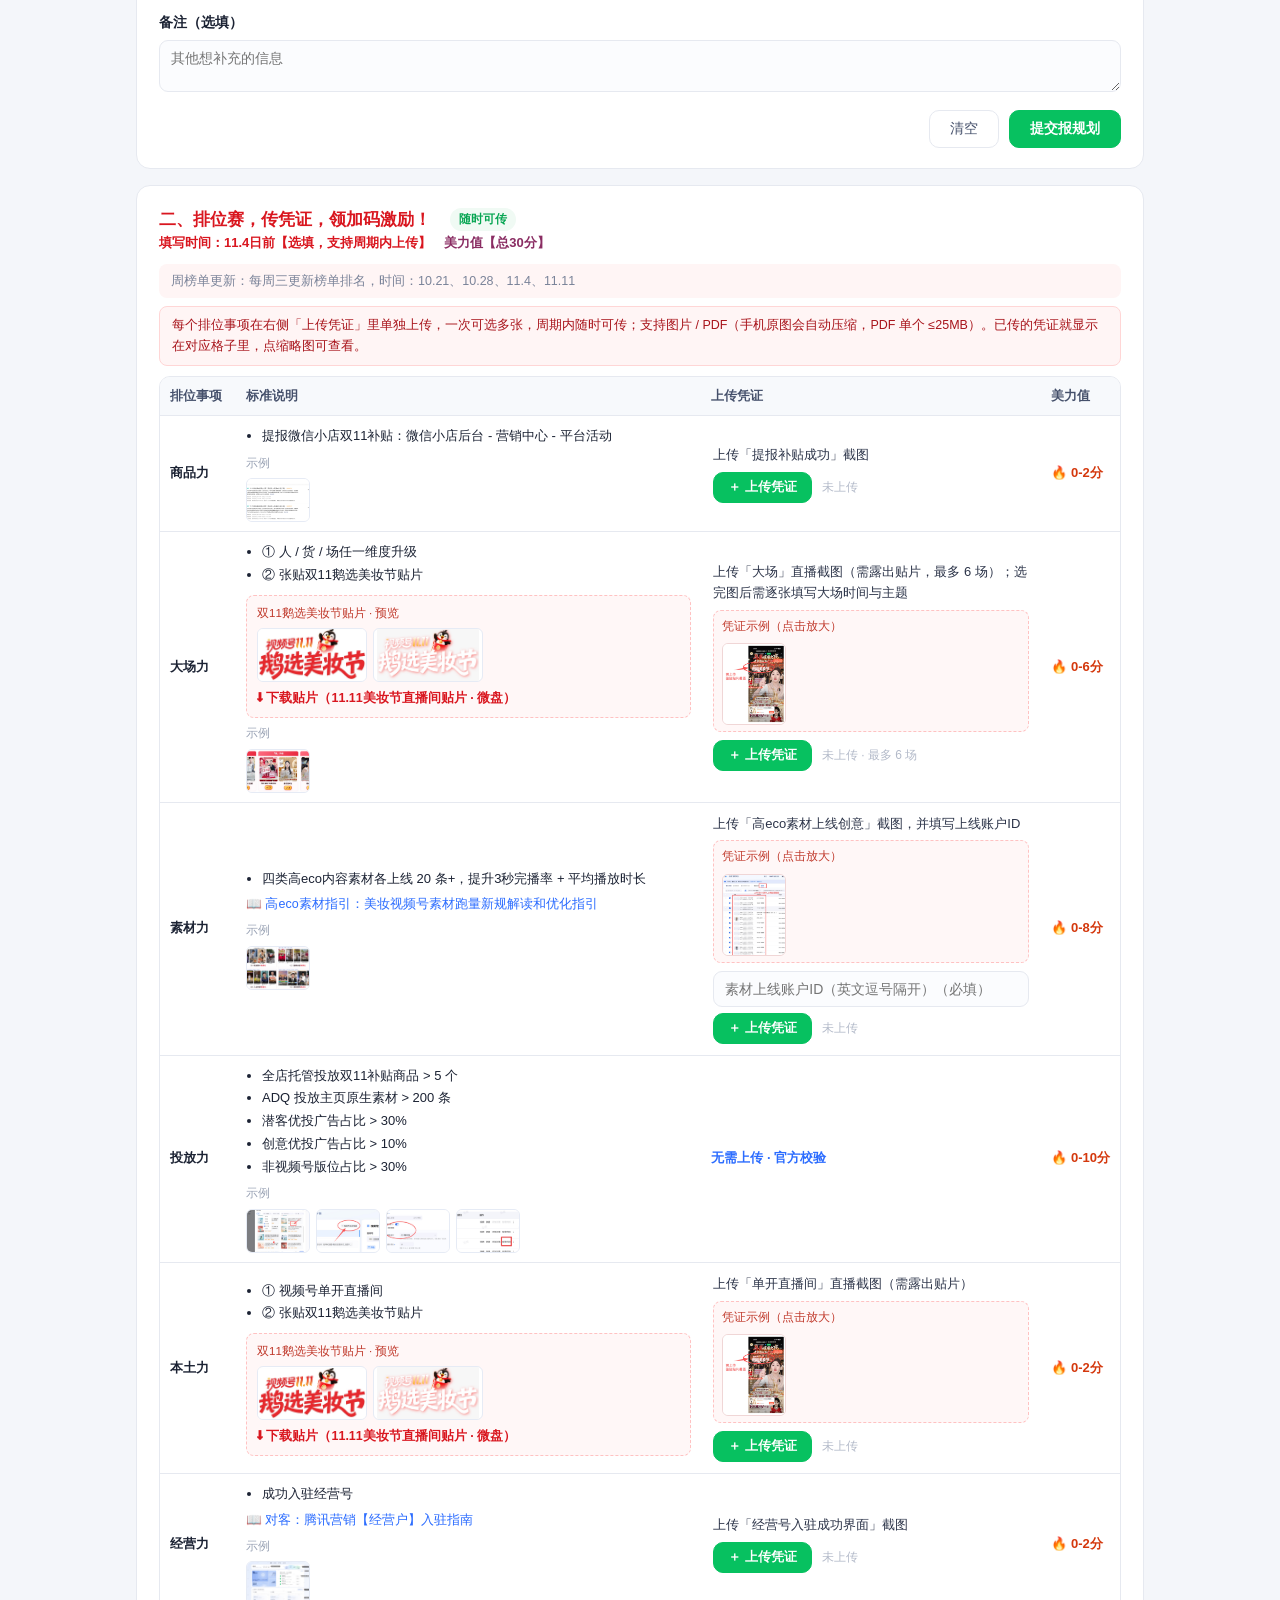
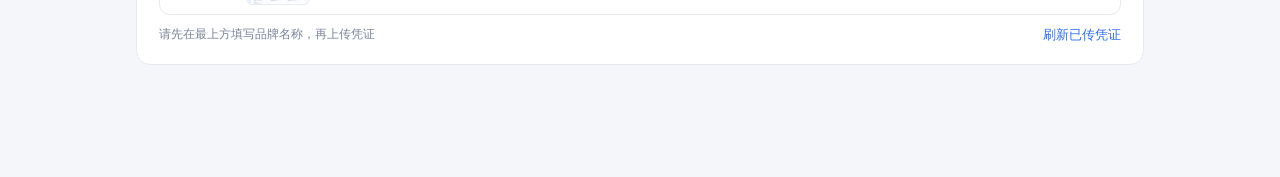
==== commit 956fdede: "publish: 货补摸排问卷 2026-10-30 14:47" ====
--- a/docs/exuan.html
+++ b/docs/exuan.html
@@ -4,7 +4,7 @@
 <meta charset="UTF-8" />
 <meta name="viewport" content="width=device-width, initial-scale=1, viewport-fit=cover" />
 <title>腾讯营销 × 鹅选美妆节 · 双11大促招募令</title>
-<link rel="stylesheet" href="style.css?v=20261022b" />
+<link rel="stylesheet" href="style.css?v=20261030a" />
 </head>
 <body class="ex-page">
 <div class="page">
@@ -108,11 +108,11 @@
   </div>
 </div>
 
-<script src="config.js?v=20261022b"></script>
-<script src="exuan-config.js?v=20261022b"></script>
-<script src="products-data.js?v=20261022b"></script>
-<script src="schema.js?v=20261022b"></script>
-<script src="gh.js?v=20261022b"></script>
-<script src="exuan.js?v=20261022b"></script>
+<script src="config.js?v=20261030a"></script>
+<script src="exuan-config.js?v=20261030a"></script>
+<script src="products-data.js?v=20261030a"></script>
+<script src="schema.js?v=20261030a"></script>
+<script src="gh.js?v=20261030a"></script>
+<script src="exuan.js?v=20261030a"></script>
 </body>
 </html>
